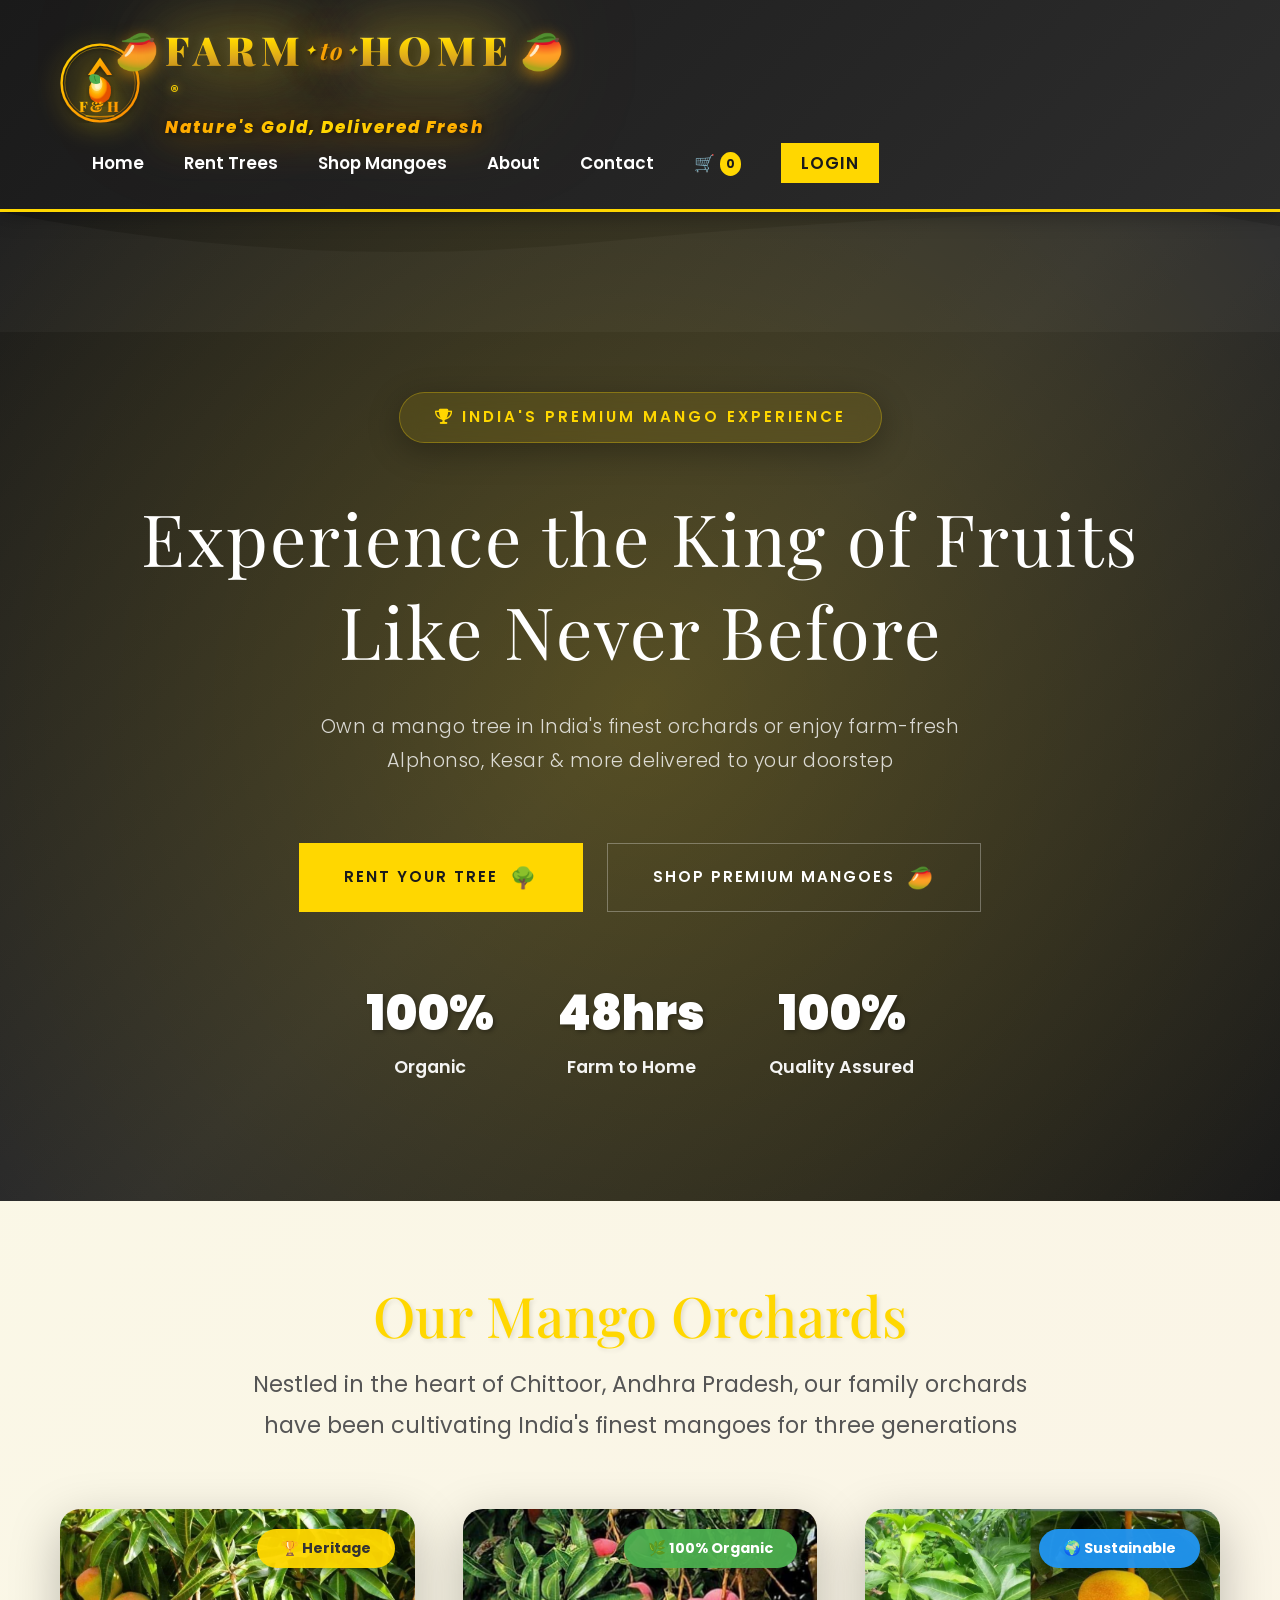
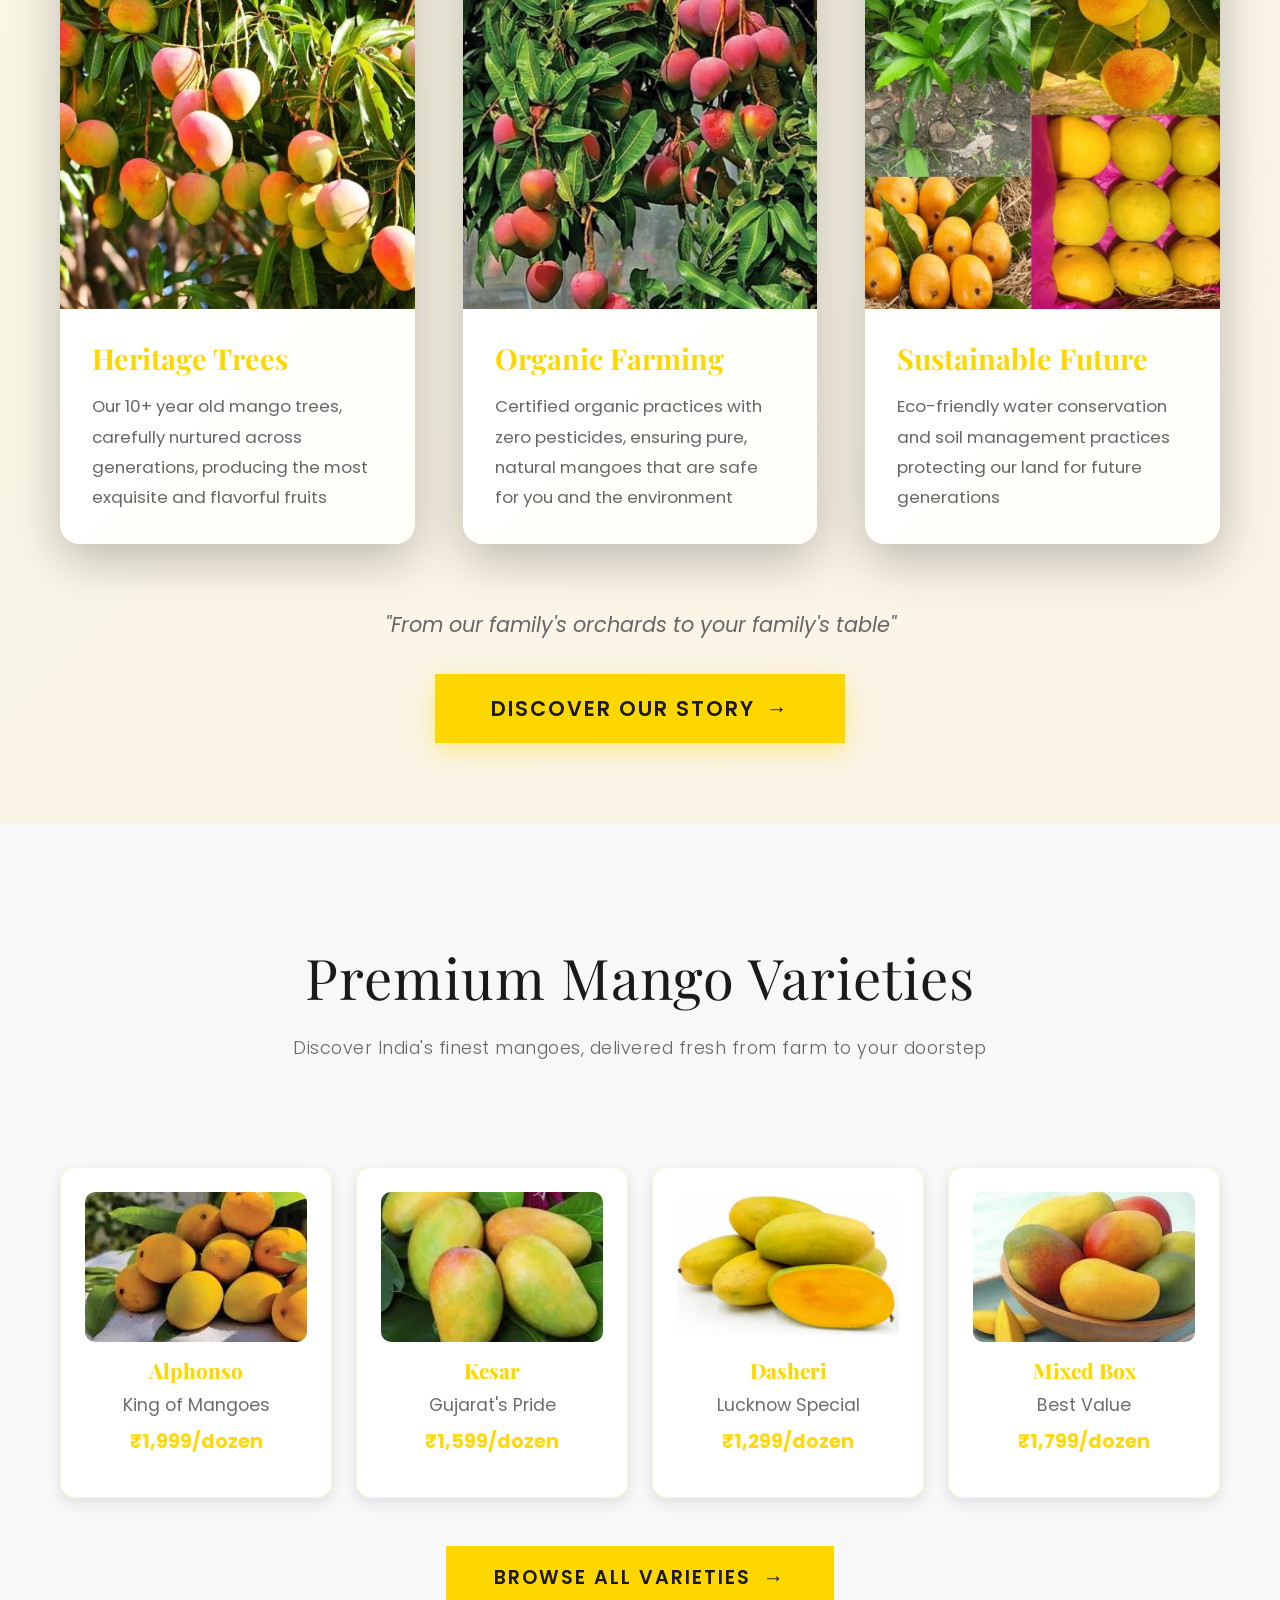
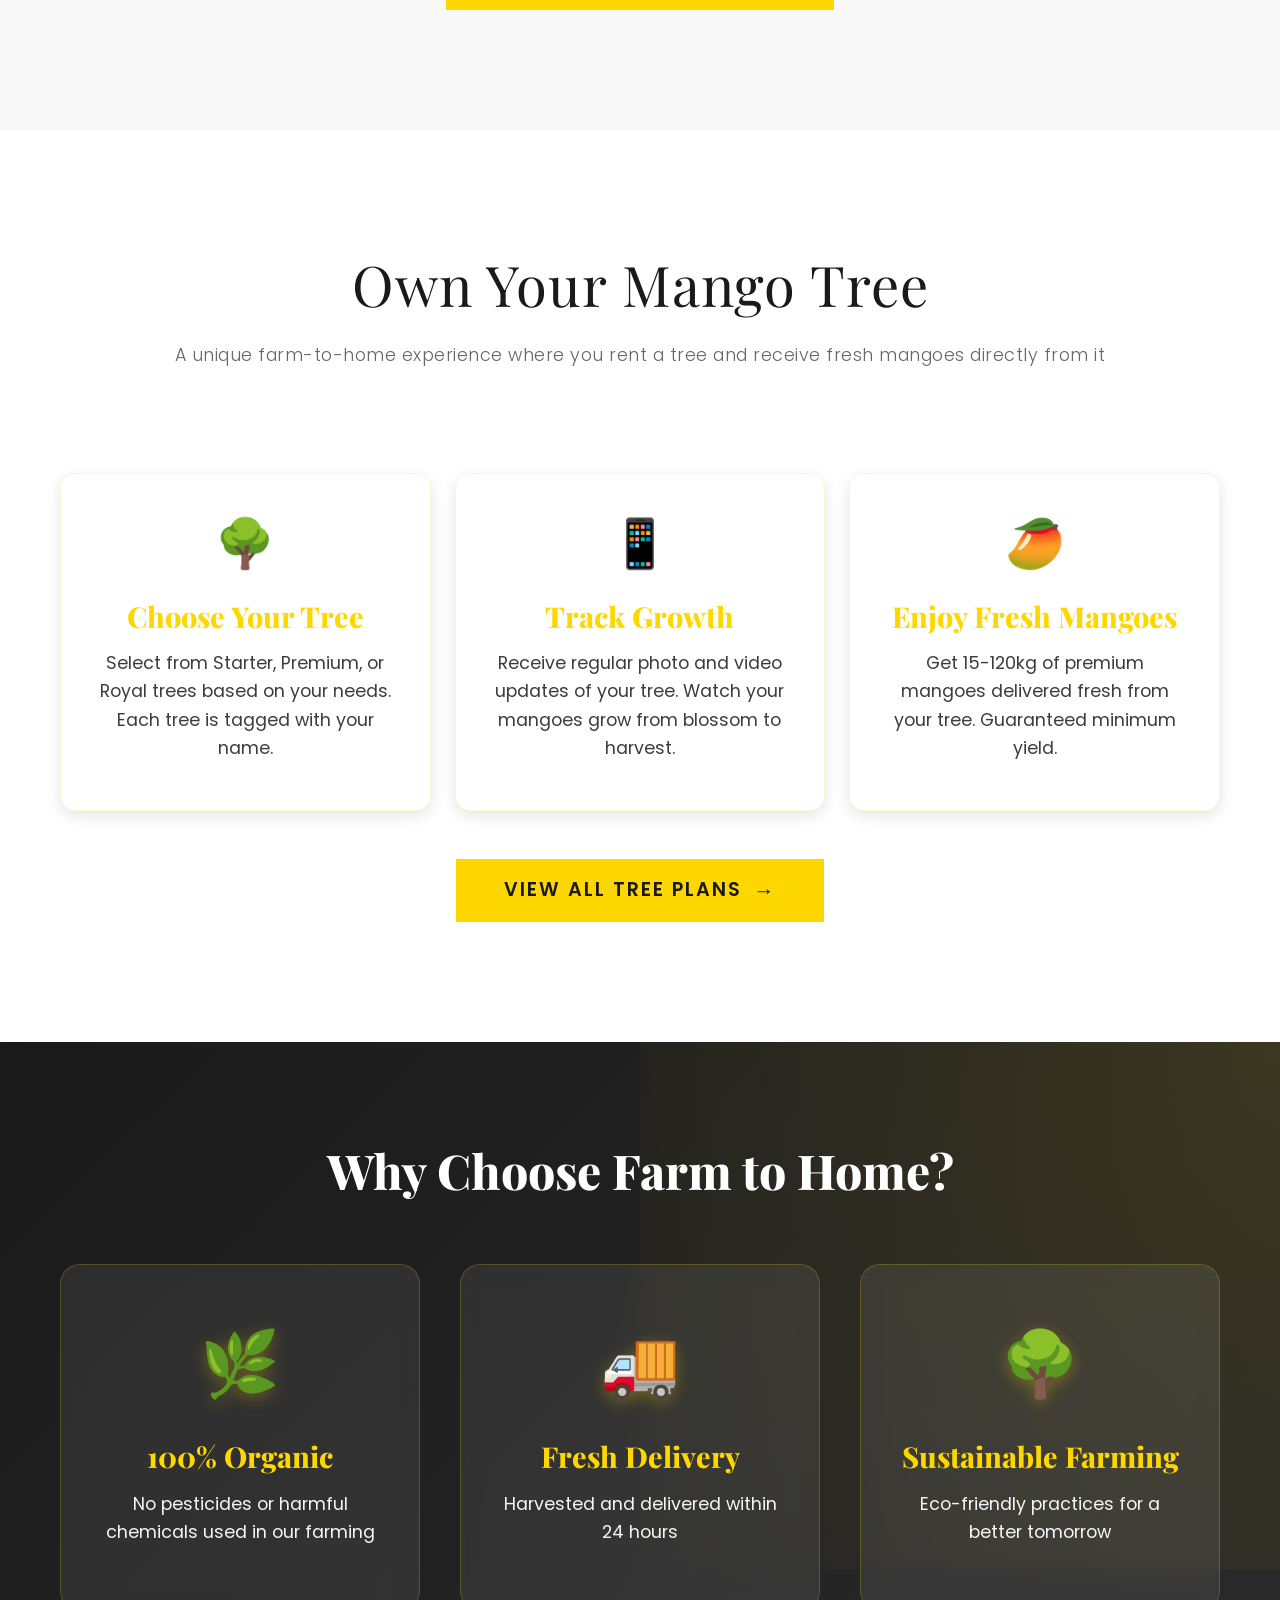
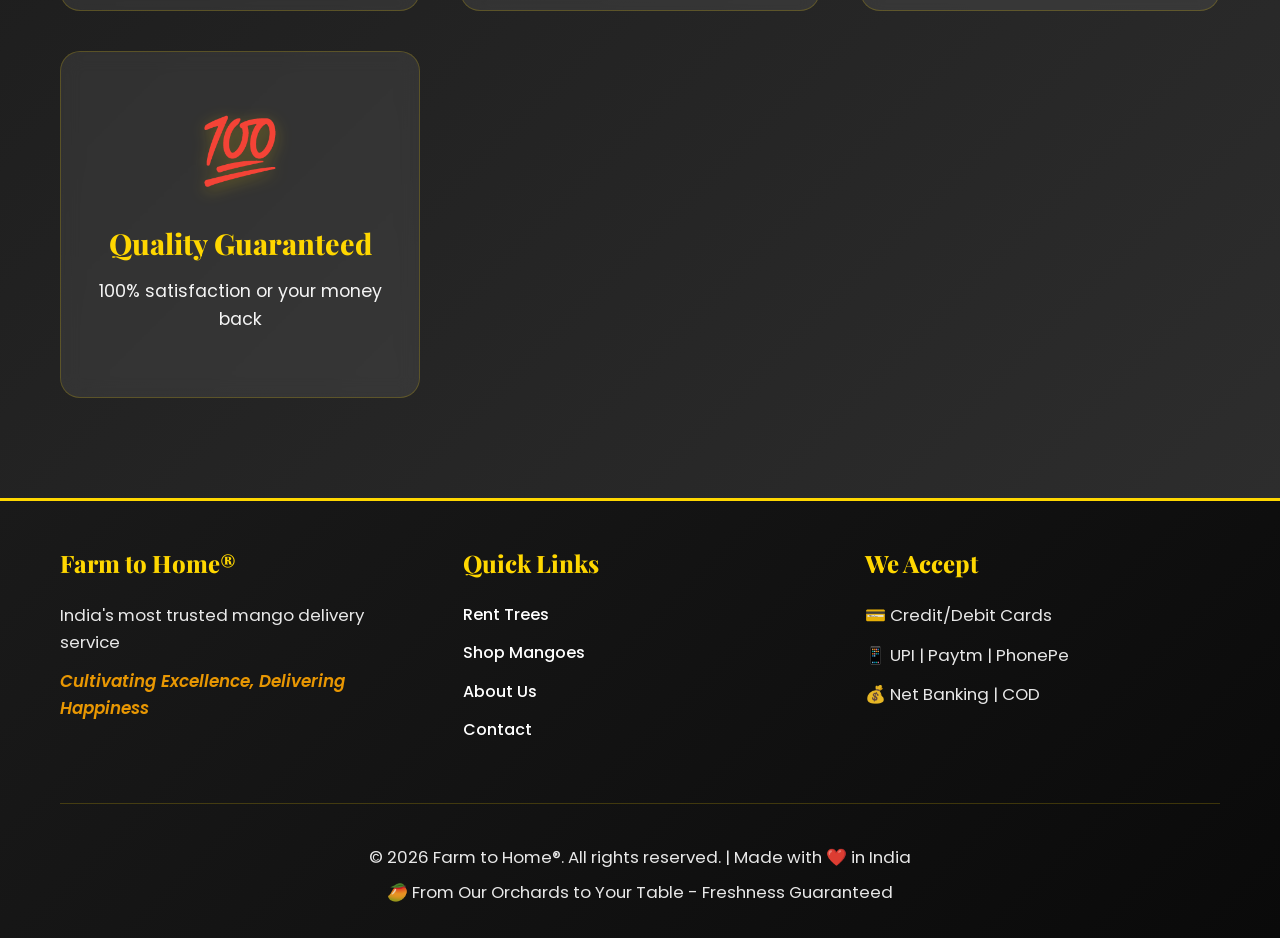
==== index.html @ 20139b71 "Initial commit: Farm to Home - Complete e-commerce platform with UPI payment gateway Features: - Mul" ====
<!DOCTYPE html>
<html lang="en">
<head>
    <meta charset="UTF-8">
    <meta name="viewport" content="width=device-width, initial-scale=1.0">
    <title>Farm to Home - Rent Mango Trees & Buy Fresh Mangoes</title>
    <link rel="preconnect" href="https://fonts.googleapis.com">
    <link rel="preconnect" href="https://fonts.gstatic.com" crossorigin>
    <link href="https://fonts.googleapis.com/css2?family=Playfair+Display:wght@700;900&family=Poppins:wght@400;500;600;700;800&display=swap" rel="stylesheet">
    
    <!-- Bootstrap 5 CSS -->
    <link href="https://cdn.jsdelivr.net/npm/bootstrap@5.3.2/dist/css/bootstrap.min.css" rel="stylesheet">
    
    <!-- Font Awesome Icons -->
    <link rel="stylesheet" href="https://cdnjs.cloudflare.com/ajax/libs/font-awesome/6.5.1/css/all.min.css">
    
    <!-- AOS Animation Library -->
    <link href="https://unpkg.com/aos@2.3.1/dist/aos.css" rel="stylesheet">
    
    <!-- Custom Styles -->
    <link rel="stylesheet" href="styles.css">
</head>
<body>
    <!-- Navigation -->
    <nav class="navbar">
        <div class="container">
            <div class="logo">
                <svg class="logo-icon" viewBox="0 0 100 100" xmlns="http://www.w3.org/2000/svg">
                    <defs>
                        <!-- Premium Gold Gradient -->
                        <linearGradient id="premiumGold" x1="0%" y1="0%" x2="100%" y2="100%">
                            <stop offset="0%" style="stop-color:#FFD700;stop-opacity:1" />
                            <stop offset="50%" style="stop-color:#FFA500;stop-opacity:1" />
                            <stop offset="100%" style="stop-color:#FF8C00;stop-opacity:1" />
                        </linearGradient>
                        
                        <!-- Realistic Mango Gradient -->
                        <radialGradient id="mangoGradient" cx="35%" cy="35%">
                            <stop offset="0%" style="stop-color:#FFF4A3;stop-opacity:1" />
                            <stop offset="30%" style="stop-color:#FFD54F;stop-opacity:1" />
                            <stop offset="60%" style="stop-color:#FFB300;stop-opacity:1" />
                            <stop offset="85%" style="stop-color:#FF8F00;stop-opacity:1" />
                            <stop offset="100%" style="stop-color:#E65100;stop-opacity:1" />
                        </radialGradient>
                        
                        <!-- Luxury Shadow -->
                        <filter id="luxuryShadow">
                            <feGaussianBlur in="SourceAlpha" stdDeviation="3"/>
                            <feOffset dx="0" dy="2" result="offsetblur"/>
                            <feComponentTransfer>
                                <feFuncA type="linear" slope="0.5"/>
                            </feComponentTransfer>
                            <feMerge>
                                <feMergeNode/>
                                <feMergeNode in="SourceGraphic"/>
                            </feMerge>
                        </filter>
                    </defs>
                    
                    <!-- Outer Circle - Like Rolex/Mercedes -->
                    <circle cx="50" cy="50" r="48" fill="none" stroke="url(#premiumGold)" stroke-width="3" filter="url(#luxuryShadow)"/>
                    <circle cx="50" cy="50" r="44" fill="none" stroke="url(#premiumGold)" stroke-width="1" opacity="0.5"/>
                    
                    <!-- Stylized M for Mango (Like Mercedes Star) -->
                    <path d="M 50 18 L 35 40 L 41 40 L 50 28 L 59 40 L 65 40 Z" 
                          fill="url(#premiumGold)" filter="url(#luxuryShadow)"/>
                    
                    <!-- Beautiful Realistic Mango -->
                    <!-- Main mango body - perfectly centered -->
                    <path d="M 50 42 Q 59 45, 63 54 Q 65 63, 61 70 Q 56 75, 50 76 Q 44 75, 39 70 Q 35 63, 37 54 Q 41 45, 50 42 Z" 
                          fill="url(#mangoGradient)" filter="url(#luxuryShadow)"/>
                    
                    <!-- Highlight for glossy effect -->
                    <ellipse cx="46" cy="51" rx="7" ry="9" fill="#FFF9C4" opacity="0.6"/>
                    <ellipse cx="47" cy="53" rx="3.5" ry="4.5" fill="#FFFFFF" opacity="0.4"/>
                    
                    <!-- Shadow on mango -->
                    <path d="M 52 68 Q 55 70, 58 67 Q 60 63, 58 60" fill="#E65100" opacity="0.2"/>
                    
                    <!-- Beautiful Leaf - centered on mango -->
                    <path d="M 50 42 Q 43 37, 38 40 Q 35 43, 38 48 Q 43 53, 50 50 Z" 
                          fill="#4CAF50" opacity="1"/>
                    <path d="M 50 42 Q 47 38, 43 40" fill="#66BB6A" opacity="0.6"/>
                    <path d="M 43 41 Q 43 45, 45 48" stroke="#2E7D32" stroke-width="1.2" fill="none" opacity="0.8"/>
                    
                    <!-- F&H Monogram (Like LV, Hermès) - perfectly centered -->
                    <text x="50" y="86" font-family="'Playfair Display', serif" font-size="18" font-weight="900" 
                          fill="url(#premiumGold)" text-anchor="middle" letter-spacing="3">F&amp;H</text>
                    
                    <!-- Bottom Arc - centered -->
                    <path d="M 32 91 Q 50 93, 68 91" stroke="url(#premiumGold)" stroke-width="1.5" fill="none" opacity="0.7"/>
                </svg>
                <div class="logo-text">
                    <span class="brand-name">
                        <span class="word-farm">FARM</span>
                        <span class="word-to">to</span>
                        <span class="word-home">HOME</span>
                    </span>
                    <span class="trademark">®</span>
                    <span class="tagline">Nature's Gold, Delivered Fresh</span>
                </div>
            </div>
            <ul class="nav-links">
                <li><a href="index.html">Home</a></li>
                <li><a href="rent-trees.html">Rent Trees</a></li>
                <li><a href="shop.html">Shop Mangoes</a></li>
                <li><a href="about.html">About</a></li>
                <li><a href="contact.html">Contact</a></li>
                <li><a href="#" class="cart-icon">🛒 <span class="cart-count">0</span></a></li>
                <li><a href="#" class="login-btn">Login</a></li>
            </ul>
        </div>
    </nav>

    <!-- Hero Section -->
    <section id="home" class="hero">
        <div class="hero-overlay"></div>
        <div class="hero-content" data-aos="fade-up">
            <div class="hero-badge" data-aos="fade-down" data-aos-delay="200"><i class="fas fa-trophy"></i> India's Premium Mango Experience</div>
            <h2 data-aos="fade-up" data-aos-delay="400">Experience the King of Fruits<br/>Like Never Before</h2>
            <p class="hero-subtitle" data-aos="fade-up" data-aos-delay="600">Own a mango tree in India's finest orchards or enjoy farm-fresh Alphonso, Kesar & more delivered to your doorstep</p>
            <div class="cta-buttons">
                <a href="rent-trees.html" class="btn btn-primary">
                    <span>Rent Your Tree</span>
                    <span class="btn-icon">🌳</span>
                </a>
                <a href="shop.html" class="btn btn-secondary">
                    <span>Shop Premium Mangoes</span>
                    <span class="btn-icon">🥭</span>
                </a>
            </div>
            <div class="hero-stats">
                <div class="stat">
                    <div class="stat-number">100%</div>
                    <div class="stat-label">Organic</div>
                </div>
                <div class="stat">
                    <div class="stat-number">48hrs</div>
                    <div class="stat-label">Farm to Home</div>
                </div>
                <div class="stat">
                    <div class="stat-number">100%</div>
                    <div class="stat-label">Quality Assured</div>
                </div>
            </div>
        </div>
    </section>

    <!-- Gallery Section - Center of Attraction -->
    <section style="padding: 5rem 0; background: linear-gradient(135deg, rgba(255, 215, 0, 0.08) 0%, rgba(255, 165, 0, 0.08) 100%);">
        <div class="container">
            <div style="text-align: center; margin-bottom: 4rem;">
                <h2 style="font-size: 3.5rem; font-family: 'Playfair Display', serif; color: #FFD700; margin-bottom: 1rem; text-shadow: 2px 2px 4px rgba(0,0,0,0.1);" data-aos="fade-up">Our Mango Orchards</h2>
                <p style="font-size: 1.4rem; color: #555; max-width: 800px; margin: 0 auto; line-height: 1.8;" data-aos="fade-up" data-aos-delay="100">
                    Nestled in the heart of Chittoor, Andhra Pradesh, our family orchards have been cultivating India's finest mangoes for three generations
                </p>
            </div>
            
            <div class="row g-5">
                <div class="col-md-4" data-aos="zoom-in" data-aos-delay="100">
                    <div style="border-radius: 20px; overflow: hidden; box-shadow: 0 15px 50px rgba(0,0,0,0.25); transition: all 0.4s ease; position: relative;" onmouseover="this.style.transform='translateY(-15px) scale(1.02)'; this.style.boxShadow='0 20px 60px rgba(255,215,0,0.4)'" onmouseout="this.style.transform='translateY(0) scale(1)'; this.style.boxShadow='0 15px 50px rgba(0,0,0,0.25)'">
                        <div style="position: relative; overflow: hidden;">
                            <img src="images/background/tree1.webp" alt="Heritage Mango Trees" style="width: 100%; height: 400px; object-fit: cover; display: block; transition: transform 0.4s ease;" onmouseover="this.style.transform='scale(1.1)'" onmouseout="this.style.transform='scale(1)'">
                            <div style="position: absolute; top: 20px; right: 20px; background: rgba(255, 215, 0, 0.95); color: #333; padding: 0.5rem 1.5rem; border-radius: 25px; font-weight: 700; font-size: 0.9rem; box-shadow: 0 4px 15px rgba(0,0,0,0.2);">
                                🏆 Heritage
                            </div>
                        </div>
                        <div style="padding: 2rem; background: linear-gradient(135deg, #ffffff 0%, #fffef8 100%);">
                            <h4 style="color: #FFD700; margin-bottom: 1rem; font-family: 'Playfair Display', serif; font-size: 1.8rem; font-weight: 700;">Heritage Trees</h4>
                            <p style="color: #666; margin: 0; line-height: 1.8; font-size: 1.05rem;">Our 10+ year old mango trees, carefully nurtured across generations, producing the most exquisite and flavorful fruits</p>
                        </div>
                    </div>
                </div>
                <div class="col-md-4" data-aos="zoom-in" data-aos-delay="200">
                    <div style="border-radius: 20px; overflow: hidden; box-shadow: 0 15px 50px rgba(0,0,0,0.25); transition: all 0.4s ease; position: relative;" onmouseover="this.style.transform='translateY(-15px) scale(1.02)'; this.style.boxShadow='0 20px 60px rgba(255,215,0,0.4)'" onmouseout="this.style.transform='translateY(0) scale(1)'; this.style.boxShadow='0 15px 50px rgba(0,0,0,0.25)'">
                        <div style="position: relative; overflow: hidden;">
                            <img src="images/background/tree2.jpg" alt="Organic Mango Farming" style="width: 100%; height: 400px; object-fit: cover; display: block; transition: transform 0.4s ease;" onmouseover="this.style.transform='scale(1.1)'" onmouseout="this.style.transform='scale(1)'">
                            <div style="position: absolute; top: 20px; right: 20px; background: rgba(76, 175, 80, 0.95); color: white; padding: 0.5rem 1.5rem; border-radius: 25px; font-weight: 700; font-size: 0.9rem; box-shadow: 0 4px 15px rgba(0,0,0,0.2);">
                                🌿 100% Organic
                            </div>
                        </div>
                        <div style="padding: 2rem; background: linear-gradient(135deg, #ffffff 0%, #fffef8 100%);">
                            <h4 style="color: #FFD700; margin-bottom: 1rem; font-family: 'Playfair Display', serif; font-size: 1.8rem; font-weight: 700;">Organic Farming</h4>
                            <p style="color: #666; margin: 0; line-height: 1.8; font-size: 1.05rem;">Certified organic practices with zero pesticides, ensuring pure, natural mangoes that are safe for you and the environment</p>
                        </div>
                    </div>
                </div>
                <div class="col-md-4" data-aos="zoom-in" data-aos-delay="300">
                    <div style="border-radius: 20px; overflow: hidden; box-shadow: 0 15px 50px rgba(0,0,0,0.25); transition: all 0.4s ease; position: relative;" onmouseover="this.style.transform='translateY(-15px) scale(1.02)'; this.style.boxShadow='0 20px 60px rgba(255,215,0,0.4)'" onmouseout="this.style.transform='translateY(0) scale(1)'; this.style.boxShadow='0 15px 50px rgba(0,0,0,0.25)'">
                        <div style="position: relative; overflow: hidden;">
                            <img src="images/background/tree3.webp" alt="Sustainable Mango Cultivation" style="width: 100%; height: 400px; object-fit: cover; display: block; transition: transform 0.4s ease;" onmouseover="this.style.transform='scale(1.1)'" onmouseout="this.style.transform='scale(1)'">
                            <div style="position: absolute; top: 20px; right: 20px; background: rgba(33, 150, 243, 0.95); color: white; padding: 0.5rem 1.5rem; border-radius: 25px; font-weight: 700; font-size: 0.9rem; box-shadow: 0 4px 15px rgba(0,0,0,0.2);">
                                🌍 Sustainable
                            </div>
                        </div>
                        <div style="padding: 2rem; background: linear-gradient(135deg, #ffffff 0%, #fffef8 100%);">
                            <h4 style="color: #FFD700; margin-bottom: 1rem; font-family: 'Playfair Display', serif; font-size: 1.8rem; font-weight: 700;">Sustainable Future</h4>
                            <p style="color: #666; margin: 0; line-height: 1.8; font-size: 1.05rem;">Eco-friendly water conservation and soil management practices protecting our land for future generations</p>
                        </div>
                    </div>
                </div>
            </div>
            
            <div style="text-align: center; margin-top: 4rem;" data-aos="fade-up" data-aos-delay="400">
                <p style="font-size: 1.3rem; color: #666; margin-bottom: 2rem; font-style: italic;">
                    "From our family's orchards to your family's table"
                </p>
                <a href="about.html" class="btn btn-primary" style="padding: 1.2rem 3.5rem; font-size: 1.3rem; box-shadow: 0 8px 25px rgba(255, 215, 0, 0.4);">
                    <span>Discover Our Story</span>
                    <span class="btn-icon">→</span>
                </a>
            </div>
        </div>
    </section>

    <!-- Shop Preview Section -->
    <section id="shop" class="shop-section">
        <div class="container">
            <h2>Premium Mango Varieties</h2>
            <p class="section-subtitle">Discover India's finest mangoes, delivered fresh from farm to your doorstep</p>
            
            <div class="row g-4 mt-4">
                <div class="col-md-3" data-aos="fade-up" data-aos-delay="100">
                    <div class="feature" style="text-align: center; padding: 1.5rem; background: white; border-radius: 15px; box-shadow: 0 5px 15px rgba(0,0,0,0.1); transition: transform 0.3s ease;" onmouseover="this.style.transform='translateY(-10px)'" onmouseout="this.style.transform='translateY(0)'">
                        <div style="margin-bottom: 1rem; border-radius: 10px; overflow: hidden;">
                            <img src="images/mangoes/alphanso.jpeg" alt="Alphonso Mangoes" style="width: 100%; height: 150px; object-fit: cover;">
                        </div>
                        <h3 style="color: #FFD700; margin-bottom: 0.5rem; font-size: 1.3rem;">Alphonso</h3>
                        <p style="margin-bottom: 0.5rem; color: #666;">King of Mangoes</p>
                        <p style="font-weight: 700; color: #FFD700; font-size: 1.2rem;">₹1,999/dozen</p>
                    </div>
                </div>
                <div class="col-md-3" data-aos="fade-up" data-aos-delay="200">
                    <div class="feature" style="text-align: center; padding: 1.5rem; background: white; border-radius: 15px; box-shadow: 0 5px 15px rgba(0,0,0,0.1); transition: transform 0.3s ease;" onmouseover="this.style.transform='translateY(-10px)'" onmouseout="this.style.transform='translateY(0)'">
                        <div style="margin-bottom: 1rem; border-radius: 10px; overflow: hidden;">
                            <img src="images/mangoes/keser.jpeg" alt="Kesar Mangoes" style="width: 100%; height: 150px; object-fit: cover;">
                        </div>
                        <h3 style="color: #FFD700; margin-bottom: 0.5rem; font-size: 1.3rem;">Kesar</h3>
                        <p style="margin-bottom: 0.5rem; color: #666;">Gujarat's Pride</p>
                        <p style="font-weight: 700; color: #FFD700; font-size: 1.2rem;">₹1,599/dozen</p>
                    </div>
                </div>
                <div class="col-md-3" data-aos="fade-up" data-aos-delay="300">
                    <div class="feature" style="text-align: center; padding: 1.5rem; background: white; border-radius: 15px; box-shadow: 0 5px 15px rgba(0,0,0,0.1); transition: transform 0.3s ease;" onmouseover="this.style.transform='translateY(-10px)'" onmouseout="this.style.transform='translateY(0)'">
                        <div style="margin-bottom: 1rem; border-radius: 10px; overflow: hidden;">
                            <img src="images/mangoes/dasheri.webp" alt="Dasheri Mangoes" style="width: 100%; height: 150px; object-fit: cover;">
                        </div>
                        <h3 style="color: #FFD700; margin-bottom: 0.5rem; font-size: 1.3rem;">Dasheri</h3>
                        <p style="margin-bottom: 0.5rem; color: #666;">Lucknow Special</p>
                        <p style="font-weight: 700; color: #FFD700; font-size: 1.2rem;">₹1,299/dozen</p>
                    </div>
                </div>
                <div class="col-md-3" data-aos="fade-up" data-aos-delay="400">
                    <div class="feature" style="text-align: center; padding: 1.5rem; background: white; border-radius: 15px; box-shadow: 0 5px 15px rgba(0,0,0,0.1); transition: transform 0.3s ease;" onmouseover="this.style.transform='translateY(-10px)'" onmouseout="this.style.transform='translateY(0)'">
                        <div style="margin-bottom: 1rem; border-radius: 10px; overflow: hidden;">
                            <img src="images/mangoes/mixed.jpeg" alt="Mixed Mangoes Box" style="width: 100%; height: 150px; object-fit: cover;">
                        </div>
                        <h3 style="color: #FFD700; margin-bottom: 0.5rem; font-size: 1.3rem;">Mixed Box</h3>
                        <p style="margin-bottom: 0.5rem; color: #666;">Best Value</p>
                        <p style="font-weight: 700; color: #FFD700; font-size: 1.2rem;">₹1,799/dozen</p>
                    </div>
                </div>
            </div>
            
            <div style="text-align: center; margin-top: 3rem;">
                <a href="shop.html" class="btn btn-primary" style="padding: 1rem 3rem; font-size: 1.2rem;">
                    <span>Browse All Varieties</span>
                    <span class="btn-icon">→</span>
                </a>
            </div>
        </div>
    </section>

    <!-- Rent Trees Preview Section -->
    <section id="rent" class="rent-section">
        <div class="container">
            <h2>Own Your Mango Tree</h2>
            <p class="section-subtitle">A unique farm-to-home experience where you rent a tree and receive fresh mangoes directly from it</p>
            
            <div class="row g-4 mt-4">
                <div class="col-md-4">
                    <div class="feature" style="text-align: center; padding: 2rem; background: white; border-radius: 15px; box-shadow: 0 5px 15px rgba(0,0,0,0.1);">
                        <div style="font-size: 3rem; margin-bottom: 1rem;">🌳</div>
                        <h3 style="color: #FFD700; margin-bottom: 1rem;">Choose Your Tree</h3>
                        <p>Select from Starter, Premium, or Royal trees based on your needs. Each tree is tagged with your name.</p>
                    </div>
                </div>
                <div class="col-md-4">
                    <div class="feature" style="text-align: center; padding: 2rem; background: white; border-radius: 15px; box-shadow: 0 5px 15px rgba(0,0,0,0.1);">
                        <div style="font-size: 3rem; margin-bottom: 1rem;">📱</div>
                        <h3 style="color: #FFD700; margin-bottom: 1rem;">Track Growth</h3>
                        <p>Receive regular photo and video updates of your tree. Watch your mangoes grow from blossom to harvest.</p>
                    </div>
                </div>
                <div class="col-md-4">
                    <div class="feature" style="text-align: center; padding: 2rem; background: white; border-radius: 15px; box-shadow: 0 5px 15px rgba(0,0,0,0.1);">
                        <div style="font-size: 3rem; margin-bottom: 1rem;">🥭</div>
                        <h3 style="color: #FFD700; margin-bottom: 1rem;">Enjoy Fresh Mangoes</h3>
                        <p>Get 15-120kg of premium mangoes delivered fresh from your tree. Guaranteed minimum yield.</p>
                    </div>
                </div>
            </div>
            
            <div style="text-align: center; margin-top: 3rem;">
                <a href="rent-trees.html" class="btn btn-primary" style="padding: 1rem 3rem; font-size: 1.2rem;">
                    <span>View All Tree Plans</span>
                    <span class="btn-icon">→</span>
                </a>
            </div>
        </div>
    </section>

    <!-- Features Section -->
    <section id="about" class="about-section">
        <div class="container">
            <h2>Why Choose Farm to Home?</h2>
            <div class="features-grid">
                <div class="feature">
                    <div class="feature-icon">🌿</div>
                    <h3>100% Organic</h3>
                    <p>No pesticides or harmful chemicals used in our farming</p>
                </div>
                <div class="feature">
                    <div class="feature-icon">🚚</div>
                    <h3>Fresh Delivery</h3>
                    <p>Harvested and delivered within 24 hours</p>
                </div>
                <div class="feature">
                    <div class="feature-icon">🌳</div>
                    <h3>Sustainable Farming</h3>
                    <p>Eco-friendly practices for a better tomorrow</p>
                </div>
                <div class="feature">
                    <div class="feature-icon">💯</div>
                    <h3>Quality Guaranteed</h3>
                    <p>100% satisfaction or your money back</p>
                </div>
            </div>
        </div>
    </section>


    <!-- Footer -->
    <footer class="footer">
        <div class="container">
            <div class="footer-content">
                <div class="footer-section">
                    <h4>Farm to Home®</h4>
                    <p>India's most trusted mango delivery service</p>
                    <p class="hindi-text">Cultivating Excellence, Delivering Happiness</p>
                </div>
                <div class="footer-section">
                    <h4>Quick Links</h4>
                    <a href="rent-trees.html">Rent Trees</a>
                    <a href="shop.html">Shop Mangoes</a>
                    <a href="about.html">About Us</a>
                    <a href="contact.html">Contact</a>
                </div>
                <div class="footer-section">
                    <h4>We Accept</h4>
                    <p>💳 Credit/Debit Cards</p>
                    <p>📱 UPI | Paytm | PhonePe</p>
                    <p>💰 Net Banking | COD</p>
                </div>
            </div>
            <div class="footer-bottom">
                <p>&copy; 2026 Farm to Home®. All rights reserved. | Made with ❤️ in India</p>
                <p>🥭 From Our Orchards to Your Table - Freshness Guaranteed</p>
            </div>
        </div>
    </footer>

    <!-- Razorpay Checkout Script -->
    <script src="https://checkout.razorpay.com/v1/checkout.js"></script>
    
    <!-- Bootstrap 5 JS Bundle -->
    <script src="https://cdn.jsdelivr.net/npm/bootstrap@5.3.2/dist/js/bootstrap.bundle.min.js"></script>
    
    <!-- AOS Animation Library -->
    <script src="https://unpkg.com/aos@2.3.1/dist/aos.js"></script>
    
    <!-- Initialize AOS -->
    <script>
        AOS.init({
            duration: 1000,
            once: true,
            offset: 100
        });
    </script>
    
    <!-- Custom JavaScript -->
    <script src="script.js"></script>
</body>
</html>
---- styles.css ----
/* Reset and Base Styles */
* {
    margin: 0;
    padding: 0;
    box-sizing: border-box;
}

body {
    font-family: 'Poppins', 'Segoe UI', Tahoma, Geneva, Verdana, sans-serif;
    line-height: 1.6;
    color: #333;
    overflow-x: hidden;
    background: #fafafa;
}

.container {
    max-width: 1200px;
    margin: 0 auto;
    padding: 0 20px;
}

/* Navigation */
.navbar {
    background: linear-gradient(135deg, #1a1a1a 0%, #2d2d2d 100%);
    padding: 1rem 0;
    position: sticky;
    top: 0;
    z-index: 1000;
    box-shadow: 0 4px 20px rgba(0, 0, 0, 0.3);
    border-bottom: 3px solid #FFD700;
}

.navbar .container {
    display: flex;
    justify-content: space-between;
    align-items: center;
}

.logo {
    display: flex;
    align-items: center;
    gap: 25px;
    transition: transform 0.3s ease;
    padding: 10px 0;
}

.logo:hover {
    transform: scale(1.05);
}

.logo-icon {
    width: 80px;
    height: 80px;
    filter: drop-shadow(0 4px 12px rgba(255, 215, 0, 0.6));
    animation: logoFloat 3s ease-in-out infinite;
}

@keyframes logoFloat {
    0%, 100% { transform: translateY(0px); }
    50% { transform: translateY(-5px); }
}

.logo-text {
    display: flex;
    flex-direction: column;
    gap: 4px;
    align-items: flex-start;
}

.brand-name {
    font-family: 'Playfair Display', serif;
    line-height: 1.2;
    display: flex;
    align-items: center;
    gap: 8px;
    position: relative;
}

.word-farm,
.word-home {
    background: linear-gradient(180deg, #FFFACD 0%, #FFD700 30%, #DAA520 70%, #B8860B 100%);
    -webkit-background-clip: text;
    -webkit-text-fill-color: transparent;
    background-clip: text;
    font-size: 2.5rem;
    font-weight: 900;
    letter-spacing: 6px;
    text-transform: uppercase;
    filter: drop-shadow(0 0 30px rgba(255, 215, 0, 0.9))
            drop-shadow(0 0 60px rgba(255, 215, 0, 0.5))
            drop-shadow(3px 3px 6px rgba(0, 0, 0, 0.9))
            drop-shadow(-1px -1px 3px rgba(255, 255, 255, 0.2));
    animation: royalGlow 4s ease-in-out infinite;
    position: relative;
}

.brand-name::before {
    content: '🥭';
    position: absolute;
    left: -50px;
    top: 50%;
    transform: translateY(-50%);
    font-size: 2.2rem;
    filter: drop-shadow(0 4px 8px rgba(255, 165, 0, 0.6));
    animation: mangoFloat 3s ease-in-out infinite;
}

.brand-name::after {
    content: '🥭';
    position: absolute;
    right: -50px;
    top: 50%;
    transform: translateY(-50%);
    font-size: 2.2rem;
    filter: drop-shadow(0 4px 8px rgba(255, 165, 0, 0.6));
    animation: mangoFloat 3s ease-in-out infinite;
    animation-delay: 1.5s;
}

@keyframes mangoFloat {
    0%, 100% { transform: translateY(-50%) rotate(-5deg); }
    50% { transform: translateY(-55%) rotate(5deg); }
}

@keyframes shimmerMove {
    0% { transform: translateX(-100%); }
    100% { transform: translateX(100%); }
}

.word-to {
    color: #FFA500;
    font-size: 1.5rem;
    font-weight: 700;
    font-style: italic;
    letter-spacing: 2px;
    text-shadow: 
        0 0 20px rgba(255, 165, 0, 1),
        0 0 40px rgba(255, 165, 0, 0.6),
        2px 2px 4px rgba(0, 0, 0, 0.9);
    margin: 0 6px;
    position: relative;
}

.word-to::before,
.word-to::after {
    content: '✦';
    position: absolute;
    color: #FFD700;
    font-size: 0.8rem;
    animation: sparkle 2s ease-in-out infinite;
}

.word-to::before {
    left: -15px;
    top: 50%;
    transform: translateY(-50%);
}

.word-to::after {
    right: -15px;
    top: 50%;
    transform: translateY(-50%);
    animation-delay: 1s;
}

@keyframes sparkle {
    0%, 100% { opacity: 0.3; transform: translateY(-50%) scale(0.8); }
    50% { opacity: 1; transform: translateY(-50%) scale(1.2); }
}

@keyframes royalGlow {
    0%, 100% { 
        filter: drop-shadow(0 0 30px rgba(255, 215, 0, 0.9))
                drop-shadow(0 0 60px rgba(255, 215, 0, 0.5))
                drop-shadow(3px 3px 6px rgba(0, 0, 0, 0.9))
                drop-shadow(-1px -1px 3px rgba(255, 255, 255, 0.2));
    }
    50% { 
        filter: drop-shadow(0 0 50px rgba(255, 215, 0, 1))
                drop-shadow(0 0 100px rgba(255, 215, 0, 0.7))
                drop-shadow(4px 4px 8px rgba(0, 0, 0, 0.9))
                drop-shadow(-2px -2px 4px rgba(255, 255, 255, 0.3));
    }
}

.trademark {
    color: #FFD700;
    font-size: 1rem;
    vertical-align: super;
    margin-left: 5px;
    font-family: 'Poppins', sans-serif;
    font-weight: 700;
    text-shadow: 0 0 10px rgba(255, 215, 0, 0.6);
}

.tagline {
    background: linear-gradient(90deg, #FFA500 0%, #FFD700 50%, #FFA500 100%);
    -webkit-background-clip: text;
    -webkit-text-fill-color: transparent;
    background-clip: text;
    font-size: 1.05rem;
    font-weight: 800;
    font-style: italic;
    letter-spacing: 2px;
    margin-top: 6px;
    filter: drop-shadow(0 0 20px rgba(255, 165, 0, 0.9))
            drop-shadow(1px 1px 4px rgba(0, 0, 0, 0.9));
    position: relative;
}

@keyframes sway {
    0%, 100% { transform: rotate(-5deg); }
    50% { transform: rotate(5deg); }
}

.nav-links {
    display: flex;
    list-style: none;
    gap: 2.5rem;
}

.nav-links a {
    color: white;
    text-decoration: none;
    font-weight: 600;
    font-size: 1.05rem;
    transition: all 0.3s;
    position: relative;
}

.nav-links a::after {
    content: '';
    position: absolute;
    bottom: -5px;
    left: 0;
    width: 0;
    height: 2px;
    background: #FFD700;
    transition: width 0.3s;
}

.nav-links a:hover::after {
    width: 100%;
}

.nav-links a:hover {
    color: #FFD700;
}

.cart-icon {
    position: relative;
    display: flex;
    align-items: center;
    gap: 5px;
}

.cart-count {
    background: #FFD700;
    color: #1a1a1a;
    border-radius: 50%;
    padding: 2px 6px;
    font-size: 0.75rem;
    font-weight: 700;
    min-width: 20px;
    text-align: center;
}

.login-btn {
    background: #FFD700;
    color: #1a1a1a !important;
    padding: 8px 20px;
    border-radius: 0;
    font-weight: 600;
    letter-spacing: 1px;
    text-transform: uppercase;
    font-size: 0.9rem;
}

.login-btn:hover {
    background: #FFA500;
    color: #1a1a1a !important;
}

.login-btn::after {
    display: none;
}

/* Hero Section */
.hero {
    background: linear-gradient(135deg, #1a1a1a 0%, #2d2d2d 50%, #1a1a1a 100%);
    padding: 180px 20px 120px;
    text-align: center;
    color: white;
    position: relative;
    overflow: hidden;
}

.hero::before {
    content: '';
    position: absolute;
    top: 0;
    left: 0;
    right: 0;
    bottom: 0;
    background: url('data:image/svg+xml,<svg xmlns="http://www.w3.org/2000/svg" viewBox="0 0 1200 120"><path d="M0,0 Q300,60 600,30 T1200,0 L1200,120 L0,120 Z" fill="rgba(255,255,255,0.1)"/></svg>') repeat-x;
    background-size: 1200px 120px;
    animation: wave 20s linear infinite;
    opacity: 0.3;
}

@keyframes wave {
    0% { background-position: 0 0; }
    100% { background-position: 1200px 0; }
}

.hero-overlay {
    position: absolute;
    top: 0;
    left: 0;
    right: 0;
    bottom: 0;
    background: radial-gradient(circle at 50% 50%, rgba(255, 215, 0, 0.2), transparent);
}

.hero-content {
    position: relative;
    z-index: 1;
}

.hero-badge {
    display: inline-block;
    background: rgba(255, 215, 0, 0.1);
    backdrop-filter: blur(10px);
    padding: 12px 35px;
    border-radius: 50px;
    font-weight: 600;
    font-size: 0.95rem;
    margin-bottom: 3rem;
    border: 1px solid rgba(255, 215, 0, 0.3);
    box-shadow: 0 8px 32px rgba(0, 0, 0, 0.3);
    letter-spacing: 3px;
    text-transform: uppercase;
    color: #FFD700;
}

.hero-content h2 {
    font-size: 4.5rem;
    margin-bottom: 2rem;
    text-shadow: none;
    font-weight: 300;
    line-height: 1.3;
    font-family: 'Playfair Display', serif;
    letter-spacing: 2px;
    color: #ffffff;
}

.hero-subtitle {
    font-size: 1.2rem;
    margin-bottom: 4rem;
    text-shadow: none;
    max-width: 700px;
    margin-left: auto;
    margin-right: auto;
    font-weight: 300;
    color: rgba(255, 255, 255, 0.8);
    line-height: 1.8;
    letter-spacing: 0.5px;
}

.cta-buttons {
    display: flex;
    gap: 1.5rem;
    justify-content: center;
    flex-wrap: wrap;
    margin-bottom: 4rem;
}

/* Buttons */
.btn {
    padding: 18px 45px;
    border: none;
    border-radius: 0;
    font-size: 0.95rem;
    font-weight: 600;
    cursor: pointer;
    transition: all 0.3s cubic-bezier(0.4, 0, 0.2, 1);
    text-decoration: none;
    display: inline-flex;
    align-items: center;
    gap: 12px;
    box-shadow: none;
    letter-spacing: 2px;
    text-transform: uppercase;
    position: relative;
    overflow: hidden;
}

.btn::before {
    content: '';
    position: absolute;
    top: 0;
    left: -100%;
    width: 100%;
    height: 100%;
    background: rgba(255, 255, 255, 0.1);
    transition: left 0.5s cubic-bezier(0.4, 0, 0.2, 1);
}

.btn:hover::before {
    left: 100%;
}

.btn-primary {
    background: #FFD700;
    color: #1a1a1a;
    border: none;
}

.btn-primary:hover {
    background: #FFA500;
    color: #1a1a1a;
    transform: translateY(-2px);
    box-shadow: 0 10px 30px rgba(255, 215, 0, 0.3);
}

.btn-secondary {
    background: transparent;
    color: white;
    border: 1px solid rgba(255, 255, 255, 0.3);
}

.btn-secondary:hover {
    background: rgba(255, 255, 255, 0.1);
    color: white;
    border-color: white;
    transform: translateY(-2px);
}

.btn-icon {
    font-size: 1.3rem;
}

.btn-cart {
    background: linear-gradient(135deg, #4CAF50 0%, #45a049 100%);
    color: white;
    width: 100%;
}

.btn-cart:hover {
    background: linear-gradient(135deg, #45a049 0%, #3d8b40 100%);
    transform: translateY(-3px);
    box-shadow: 0 8px 25px rgba(76, 175, 80, 0.4);
}

/* Hero Stats */
.hero-stats {
    display: flex;
    justify-content: center;
    gap: 4rem;
    flex-wrap: wrap;
}

.stat {
    text-align: center;
}

.stat-number {
    font-size: 3rem;
    font-weight: 900;
    text-shadow: 2px 2px 4px rgba(0, 0, 0, 0.3);
}

.stat-label {
    font-size: 1.1rem;
    opacity: 0.95;
    font-weight: 600;
}

/* Rent Section */
.rent-section {
    padding: 120px 20px;
    background: #ffffff;
}

.rent-section h2 {
    text-align: center;
    font-size: 3.5rem;
    color: #1a1a1a;
    margin-bottom: 1.5rem;
    font-weight: 300;
    font-family: 'Playfair Display', serif;
    letter-spacing: 1px;
}

.section-subtitle {
    text-align: center;
    font-size: 1.1rem;
    color: #666;
    margin-bottom: 5rem;
    font-weight: 300;
    letter-spacing: 0.5px;
}

.tree-plans {
    display: grid;
    grid-template-columns: repeat(auto-fit, minmax(320px, 1fr));
    gap: 2.5rem;
    margin-top: 3rem;
}

.plan-card {
    background: white;
    border-radius: 0;
    padding: 3rem;
    text-align: center;
    box-shadow: 0 5px 30px rgba(0, 0, 0, 0.08);
    transition: all 0.4s cubic-bezier(0.4, 0, 0.2, 1);
    position: relative;
    border: 1px solid #e0e0e0;
}

.plan-card:hover {
    transform: translateY(-10px);
    box-shadow: 0 15px 50px rgba(0, 0, 0, 0.15);
    border-color: #FFD700;
}

.plan-card.featured {
    border: 3px solid #FFD700;
    transform: scale(1.08);
    background: linear-gradient(135deg, #fffef7 0%, #ffffff 100%);
}

.plan-card.featured:hover {
    transform: scale(1.08) translateY(-15px);
}

.badge {
    position: absolute;
    top: -18px;
    left: 50%;
    transform: translateX(-50%);
    background: linear-gradient(135deg, #FFD700 0%, #FFA500 100%);
    color: #1a1a1a;
    padding: 8px 25px;
    border-radius: 25px;
    font-size: 0.95rem;
    font-weight: 800;
    box-shadow: 0 4px 15px rgba(255, 215, 0, 0.4);
}

.plan-icon {
    font-size: 5rem;
    margin-bottom: 1.5rem;
    filter: drop-shadow(0 4px 8px rgba(0, 0, 0, 0.1));
}

.plan-card h3 {
    font-size: 2rem;
    color: #1a1a1a;
    margin-bottom: 1rem;
    font-weight: 800;
    font-family: 'Playfair Display', serif;
}

.price {
    font-size: 2.5rem;
    color: #FF6B35;
    font-weight: 900;
    margin-bottom: 2rem;
}

.price-period {
    font-size: 1.2rem;
    color: #666;
    font-weight: 600;
}

.features {
    list-style: none;
    margin-bottom: 2.5rem;
    text-align: left;
}

.features li {
    padding: 0.8rem 0;
    border-bottom: 1px solid #f0f0f0;
    font-size: 1.05rem;
}

.features li:before {
    content: "✓ ";
    color: #4CAF50;
    font-weight: bold;
    margin-right: 0.8rem;
    font-size: 1.2rem;
}

.guarantee-badge {
    background: linear-gradient(135deg, #4CAF50 0%, #45a049 100%);
    color: white;
    padding: 10px 20px;
    border-radius: 25px;
    font-size: 0.9rem;
    font-weight: 700;
    margin: 1rem 0 1.5rem 0;
    display: inline-block;
    box-shadow: 0 4px 15px rgba(76, 175, 80, 0.3);
    letter-spacing: 0.5px;
}

.guarantee-badge.gold {
    background: linear-gradient(135deg, #FFD700 0%, #FFA500 100%);
    color: #1a1a1a;
    box-shadow: 0 4px 15px rgba(255, 215, 0, 0.4);
}

/* How It Works Section */
.how-it-works-section {
    padding: 120px 20px;
    background: linear-gradient(135deg, #f8f8f8 0%, #ffffff 100%);
}

.how-it-works-section h2 {
    text-align: center;
    font-size: 3.5rem;
    color: #1a1a1a;
    margin-bottom: 1.5rem;
    font-weight: 300;
    font-family: 'Playfair Display', serif;
    letter-spacing: 1px;
}

.steps-grid {
    display: grid;
    grid-template-columns: repeat(auto-fit, minmax(250px, 1fr));
    gap: 2.5rem;
    margin: 4rem 0;
}

.step-card {
    background: white;
    padding: 2.5rem 2rem;
    text-align: center;
    border: 1px solid #e0e0e0;
    transition: all 0.4s cubic-bezier(0.4, 0, 0.2, 1);
    position: relative;
    overflow: hidden;
}

.step-card::before {
    content: '';
    position: absolute;
    top: 0;
    left: 0;
    width: 100%;
    height: 4px;
    background: linear-gradient(90deg, #FFD700, #FFA500);
    transform: scaleX(0);
    transition: transform 0.4s cubic-bezier(0.4, 0, 0.2, 1);
}

.step-card:hover::before {
    transform: scaleX(1);
}

.step-card:hover {
    transform: translateY(-10px);
    box-shadow: 0 15px 50px rgba(0, 0, 0, 0.15);
    border-color: #FFD700;
}

.step-number {
    position: absolute;
    top: 20px;
    right: 20px;
    width: 50px;
    height: 50px;
    background: linear-gradient(135deg, #FFD700 0%, #FFA500 100%);
    color: #1a1a1a;
    border-radius: 50%;
    display: flex;
    align-items: center;
    justify-content: center;
    font-size: 1.5rem;
    font-weight: 900;
    font-family: 'Playfair Display', serif;
    box-shadow: 0 4px 15px rgba(255, 215, 0, 0.3);
}

.step-icon {
    font-size: 4rem;
    margin-bottom: 1.5rem;
    filter: drop-shadow(0 4px 8px rgba(0, 0, 0, 0.1));
}

.step-card h3 {
    font-size: 1.5rem;
    color: #1a1a1a;
    margin-bottom: 1rem;
    font-weight: 700;
    font-family: 'Playfair Display', serif;
}

.step-card p {
    color: #666;
    line-height: 1.8;
    font-size: 1rem;
}

.dashboard-preview {
    background: linear-gradient(135deg, #0a0a0a 0%, #1a1a1a 50%, #0a0a0a 100%);
    padding: 4rem 3rem;
    border-radius: 0;
    margin-top: 5rem;
    text-align: center;
    border: 1px solid #FFD700;
    position: relative;
    overflow: hidden;
}

.dashboard-preview::before {
    content: '';
    position: absolute;
    top: -50%;
    left: -50%;
    width: 200%;
    height: 200%;
    background: radial-gradient(circle, rgba(255, 215, 0, 0.1) 0%, transparent 70%);
    animation: dashboardGlow 8s ease-in-out infinite;
}

@keyframes dashboardGlow {
    0%, 100% { transform: translate(0, 0); }
    50% { transform: translate(10%, 10%); }
}

.dashboard-preview h3 {
    color: #FFD700;
    font-size: 2.5rem;
    margin-bottom: 1rem;
    font-family: 'Playfair Display', serif;
    font-weight: 300;
    letter-spacing: 2px;
    position: relative;
    z-index: 1;
}

.dashboard-preview > p {
    color: rgba(255, 255, 255, 0.7);
    font-size: 1.1rem;
    margin-bottom: 3rem;
    position: relative;
    z-index: 1;
}

.dashboard-features {
    display: grid;
    grid-template-columns: repeat(auto-fit, minmax(220px, 1fr));
    gap: 2rem;
    margin-bottom: 3rem;
    position: relative;
    z-index: 1;
}

.dashboard-feature {
    background: rgba(255, 255, 255, 0.05);
    padding: 2rem 1.5rem;
    border-radius: 0;
    display: flex;
    flex-direction: column;
    align-items: center;
    gap: 1rem;
    transition: all 0.4s cubic-bezier(0.4, 0, 0.2, 1);
    border: 1px solid rgba(255, 215, 0, 0.2);
    position: relative;
    overflow: hidden;
}

.dashboard-feature::before {
    content: '';
    position: absolute;
    top: 0;
    left: -100%;
    width: 100%;
    height: 100%;
    background: linear-gradient(90deg, transparent, rgba(255, 215, 0, 0.1), transparent);
    transition: left 0.6s;
}

.dashboard-feature:hover::before {
    left: 100%;
}

.dashboard-feature:hover {
    background: rgba(255, 215, 0, 0.1);
    border-color: rgba(255, 215, 0, 0.6);
    transform: translateY(-8px) scale(1.02);
    box-shadow: 0 15px 40px rgba(255, 215, 0, 0.2);
}

.feature-icon-small {
    font-size: 2.5rem;
    filter: drop-shadow(0 4px 8px rgba(255, 215, 0, 0.3));
}

.dashboard-feature span:last-child {
    color: white;
    font-weight: 600;
    font-size: 1rem;
    letter-spacing: 0.5px;
}

/* Shop Section */
.shop-section {
    padding: 120px 20px;
    background: #f8f8f8;
}

.shop-section h2 {
    text-align: center;
    font-size: 3.5rem;
    color: #1a1a1a;
    margin-bottom: 1.5rem;
    font-weight: 300;
    font-family: 'Playfair Display', serif;
    letter-spacing: 1px;
}

.products-grid {
    display: grid;
    grid-template-columns: repeat(auto-fit, minmax(320px, 1fr));
    gap: 2.5rem;
    margin-top: 3rem;
}

.product-card {
    background: white;
    border-radius: 0;
    padding: 0;
    text-align: center;
    box-shadow: 0 5px 30px rgba(0, 0, 0, 0.08);
    transition: all 0.4s cubic-bezier(0.4, 0, 0.2, 1);
    border: 1px solid #e0e0e0;
    position: relative;
    overflow: hidden;
}

.product-card:hover {
    transform: translateY(-8px);
    box-shadow: 0 15px 50px rgba(0, 0, 0, 0.15);
    border-color: #d0d0d0;
}

.product-card > *:not(.product-image):not(.product-badge) {
    padding: 0 2rem;
}

.product-card h3 {
    padding-top: 1.5rem;
}

.product-card .btn-cart {
    margin: 0 2rem 2rem 2rem;
    width: calc(100% - 4rem);
}

.product-card.premium {
    border: 2px solid #FFD700;
    background: linear-gradient(135deg, #fffef7 0%, #ffffff 100%);
}

.product-card.special {
    border: 2px solid #FF6B35;
    background: linear-gradient(135deg, #fff5f0 0%, #ffffff 100%);
}

.product-badge {
    position: absolute;
    top: 15px;
    right: 15px;
    background: linear-gradient(135deg, #FFD700 0%, #FFA500 100%);
    color: #1a1a1a;
    padding: 6px 15px;
    border-radius: 20px;
    font-size: 0.85rem;
    font-weight: 800;
    box-shadow: 0 4px 12px rgba(255, 215, 0, 0.3);
}

.product-image {
    font-size: 6rem;
    margin-bottom: 1.5rem;
    filter: drop-shadow(0 4px 12px rgba(0, 0, 0, 0.1));
}

.product-card h3 {
    font-size: 1.8rem;
    color: #1a1a1a;
    margin-bottom: 0.8rem;
    font-weight: 800;
    font-family: 'Playfair Display', serif;
}

.variety {
    color: #FF6B35;
    font-weight: 700;
    font-size: 1.05rem;
    margin-bottom: 1rem;
}

.description {
    color: #666;
    font-size: 1rem;
    margin-bottom: 1rem;
    line-height: 1.6;
}

.product-rating {
    font-size: 0.95rem;
    margin-bottom: 1rem;
    color: #666;
    font-weight: 600;
}

.product-card .price {
    font-size: 2.2rem;
    color: #1a1a1a;
    font-weight: 900;
    margin-bottom: 1.5rem;
}

.unit {
    font-size: 1.1rem;
    color: #666;
    font-weight: 600;
}

/* About Section */
.about-section {
    padding: 100px 20px;
    background: linear-gradient(135deg, #1a1a1a 0%, #2d2d2d 100%);
    color: white;
    position: relative;
    overflow: hidden;
}

.about-section::before {
    content: '';
    position: absolute;
    top: -50%;
    right: -50%;
    width: 100%;
    height: 100%;
    background: radial-gradient(circle, rgba(255, 215, 0, 0.1), transparent);
    animation: pulse 15s ease-in-out infinite;
}

@keyframes pulse {
    0%, 100% { transform: scale(1); opacity: 0.5; }
    50% { transform: scale(1.2); opacity: 0.8; }
}

.about-section h2 {
    text-align: center;
    font-size: 3rem;
    margin-bottom: 4rem;
    font-weight: 800;
    position: relative;
    z-index: 1;
    font-family: 'Playfair Display', serif;
}

.features-grid {
    display: grid;
    grid-template-columns: repeat(auto-fit, minmax(280px, 1fr));
    gap: 2.5rem;
    position: relative;
    z-index: 1;
}

.feature {
    text-align: center;
    padding: 3rem 2rem;
    background: rgba(255, 255, 255, 0.08);
    border-radius: 20px;
    backdrop-filter: blur(10px);
    border: 1px solid rgba(255, 215, 0, 0.2);
    transition: all 0.4s;
}

.feature:hover {
    background: rgba(255, 215, 0, 0.15);
    transform: translateY(-10px);
    border-color: rgba(255, 215, 0, 0.5);
}

.feature-icon {
    font-size: 4rem;
    margin-bottom: 1.5rem;
    filter: drop-shadow(0 4px 8px rgba(255, 215, 0, 0.3));
}

.feature h3 {
    font-size: 1.8rem;
    margin-bottom: 1rem;
    font-weight: 800;
    color: #FFD700;
    font-family: 'Playfair Display', serif;
}

.feature p {
    font-size: 1.1rem;
    opacity: 0.95;
    line-height: 1.6;
}

/* Contact Section */
.contact-section {
    padding: 100px 20px;
    background: linear-gradient(180deg, #fafafa 0%, #ffffff 100%);
}

.contact-section h2 {
    text-align: center;
    font-size: 3rem;
    color: #1a1a1a;
    margin-bottom: 4rem;
    font-weight: 800;
    font-family: 'Playfair Display', serif;
}

.contact-content {
    display: grid;
    grid-template-columns: repeat(auto-fit, minmax(350px, 1fr));
    gap: 4rem;
}

.contact-info h3 {
    font-size: 1.8rem;
    color: #1a1a1a;
    margin-bottom: 2rem;
    font-weight: 800;
    font-family: 'Playfair Display', serif;
}

.contact-info p {
    margin-bottom: 1.2rem;
    font-size: 1.15rem;
    color: #333;
    font-weight: 500;
}

.social-links {
    display: flex;
    gap: 1rem;
    margin-top: 2.5rem;
    flex-wrap: wrap;
}

.social-icon {
    padding: 12px 20px;
    background: linear-gradient(135deg, #FF6B35 0%, #F7931E 100%);
    color: white;
    text-decoration: none;
    border-radius: 10px;
    transition: all 0.3s;
    font-weight: 700;
    box-shadow: 0 4px 15px rgba(255, 107, 53, 0.3);
}

.social-icon:hover {
    background: linear-gradient(135deg, #FFD700 0%, #FFA500 100%);
    color: #1a1a1a;
    transform: translateY(-3px);
    box-shadow: 0 6px 20px rgba(255, 215, 0, 0.4);
}

.contact-form {
    display: flex;
    flex-direction: column;
    gap: 1.5rem;
}

.contact-form input,
.contact-form textarea {
    padding: 16px;
    border: 2px solid #e0e0e0;
    border-radius: 12px;
    font-size: 1.05rem;
    font-family: inherit;
    transition: all 0.3s;
    background: white;
}

.contact-form input:focus,
.contact-form textarea:focus {
    outline: none;
    border-color: #FFD700;
    box-shadow: 0 0 0 3px rgba(255, 215, 0, 0.1);
}

.contact-form textarea {
    resize: vertical;
}

/* Footer */
.footer {
    background: linear-gradient(135deg, #1a1a1a 0%, #0a0a0a 100%);
    color: white;
    padding: 3rem 0 1.5rem;
    border-top: 3px solid #FFD700;
}

.footer-content {
    display: grid;
    grid-template-columns: repeat(auto-fit, minmax(250px, 1fr));
    gap: 3rem;
    margin-bottom: 3rem;
}

.footer-section h4 {
    color: #FFD700;
    font-size: 1.5rem;
    margin-bottom: 1.5rem;
    font-weight: 800;
    font-family: 'Playfair Display', serif;
}

.footer-section p {
    margin: 0.8rem 0;
    opacity: 0.9;
    font-size: 1.05rem;
}

.footer-section a {
    display: block;
    color: white;
    text-decoration: none;
    margin: 0.8rem 0;
    transition: all 0.3s;
    font-weight: 500;
}

.footer-section a:hover {
    color: #FFD700;
    padding-left: 10px;
}

.hindi-text {
    color: #FFA500;
    font-style: italic;
    font-weight: 600;
}

.footer-bottom {
    text-align: center;
    padding-top: 2rem;
    border-top: 1px solid rgba(255, 215, 0, 0.2);
}

.footer-bottom p {
    margin: 0.5rem 0;
    opacity: 0.9;
    font-size: 1.05rem;
}

/* Responsive Design */
@media (max-width: 768px) {
    .nav-links {
        gap: 1rem;
        font-size: 0.9rem;
    }

    .logo {
        gap: 12px;
    }

    .logo-icon {
        width: 60px;
        height: 60px;
    }

    .word-farm,
    .word-home {
        font-size: 1.7rem;
        letter-spacing: 4px;
    }

    .word-to {
        font-size: 1.2rem;
        margin: 0 4px;
    }


    .trademark {
        font-size: 0.85rem;
    }

    .tagline {
        font-size: 0.85rem;
    }

    .tagline {
        font-size: 0.75rem;
    }

    .hero-content h2 {
        font-size: 2.2rem;
    }

    .hero-subtitle {
        font-size: 1.1rem;
    }

    .hero-stats {
        gap: 2rem;
    }

    .stat-number {
        font-size: 2rem;
    }

    .tree-plans,
    .products-grid {
        grid-template-columns: 1fr;
    }

    .plan-card.featured {
        transform: scale(1);
    }

    .plan-card.featured:hover {
        transform: translateY(-15px);
    }

    .contact-content {
        grid-template-columns: 1fr;
    }

    .footer-content {
        grid-template-columns: 1fr;
        gap: 2rem;
    }
}

@media (max-width: 480px) {
    .logo {
        gap: 10px;
    }

    .logo-icon {
        width: 50px;
        height: 50px;
    }

    .word-farm,
    .word-home {
        font-size: 1.4rem;
        letter-spacing: 3px;
    }

    .word-to {
        font-size: 1rem;
        margin: 0 3px;
    }

    .word-to::before,
    .word-to::after {
        display: none;
    }

    .tagline::before,
    .tagline::after {
        display: none;
    }

    .trademark {
        font-size: 0.75rem;
    }

    .tagline {
        font-size: 0.75rem;
    }

    .nav-links {
        flex-wrap: wrap;
        gap: 0.8rem;
        font-size: 0.85rem;
    }

    .hero {
        padding: 80px 20px 60px;
    }

    .hero-content h2 {
        font-size: 1.8rem;
    }

    .rent-section,
    .shop-section,
    .about-section,
    .contact-section {
        padding: 60px 20px;
    }

    .rent-section h2,
    .shop-section h2,
    .about-section h2,
    .contact-section h2 {
        font-size: 2rem;
    }
}

/* Shopping Cart Modal */
.cart-modal {
    position: fixed;
    top: 0;
    left: 0;
    width: 100%;
    height: 100%;
    background: rgba(0, 0, 0, 0.8);
    backdrop-filter: blur(5px);
    z-index: 10000;
    display: flex;
    align-items: center;
    justify-content: center;
    opacity: 0;
    transition: opacity 0.3s ease;
    padding: 20px;
}

.cart-modal.show {
    opacity: 1;
}

.cart-modal-content {
    background: white;
    max-width: 600px;
    width: 100%;
    max-height: 90vh;
    overflow-y: auto;
    border-radius: 0;
    box-shadow: 0 20px 60px rgba(0, 0, 0, 0.5);
    transform: translateY(20px);
    transition: transform 0.3s ease;
}

.cart-modal.show .cart-modal-content {
    transform: translateY(0);
}

.cart-header {
    display: flex;
    justify-content: space-between;
    align-items: center;
    padding: 2rem;
    border-bottom: 2px solid #f0f0f0;
    background: linear-gradient(135deg, #1a1a1a 0%, #2d2d2d 100%);
    color: white;
}

.cart-header h2 {
    margin: 0;
    font-size: 1.8rem;
    font-family: 'Playfair Display', serif;
    color: #FFD700;
}

.close-modal {
    background: none;
    border: none;
    font-size: 2.5rem;
    color: white;
    cursor: pointer;
    line-height: 1;
    transition: all 0.3s;
    padding: 0;
    width: 40px;
    height: 40px;
}

.close-modal:hover {
    color: #FFD700;
    transform: rotate(90deg);
}

.cart-items {
    padding: 2rem;
    min-height: 200px;
}

.empty-cart {
    text-align: center;
    padding: 3rem;
    color: #666;
    font-size: 1.2rem;
}

.cart-item {
    display: flex;
    align-items: center;
    gap: 1.5rem;
    padding: 1.5rem;
    border: 1px solid #e0e0e0;
    margin-bottom: 1rem;
    transition: all 0.3s;
}

.cart-item:hover {
    border-color: #FFD700;
    box-shadow: 0 4px 15px rgba(255, 215, 0, 0.2);
}

.cart-item img {
    width: 80px;
    height: 80px;
    object-fit: cover;
    border-radius: 8px;
}

.cart-item-details {
    flex: 1;
}

.cart-item-details h4 {
    margin: 0 0 0.5rem 0;
    font-size: 1.1rem;
    color: #1a1a1a;
}

.cart-item-price {
    color: #FF6B35;
    font-weight: 700;
    font-size: 1.2rem;
    margin: 0;
}

.cart-item-quantity {
    display: flex;
    align-items: center;
    gap: 1rem;
    background: #f8f8f8;
    padding: 0.5rem 1rem;
    border-radius: 25px;
}

.qty-btn {
    background: #FFD700;
    border: none;
    width: 30px;
    height: 30px;
    border-radius: 50%;
    cursor: pointer;
    font-size: 1.2rem;
    font-weight: 700;
    color: #1a1a1a;
    transition: all 0.3s;
}

.qty-btn:hover {
    background: #FFA500;
    transform: scale(1.1);
}

.cart-item-quantity span {
    font-weight: 700;
    font-size: 1.1rem;
    min-width: 30px;
    text-align: center;
}

.remove-item {
    background: #f44336;
    border: none;
    padding: 0.5rem 1rem;
    border-radius: 8px;
    cursor: pointer;
    font-size: 1.2rem;
    transition: all 0.3s;
}

.remove-item:hover {
    background: #d32f2f;
    transform: scale(1.1);
}

.cart-footer {
    padding: 2rem;
    border-top: 2px solid #f0f0f0;
    background: #f8f8f8;
}

.cart-total {
    display: flex;
    justify-content: space-between;
    align-items: center;
    margin-bottom: 1.5rem;
    font-size: 1.3rem;
    font-weight: 700;
}

.total-amount {
    color: #FF6B35;
    font-size: 1.8rem;
    font-family: 'Playfair Display', serif;
}

/* Checkout Form */
.checkout-modal {
    max-width: 700px;
}

.checkout-form {
    padding: 2rem;
}

.form-group {
    margin-bottom: 1.5rem;
}

.form-group label {
    display: block;
    margin-bottom: 0.5rem;
    font-weight: 600;
    color: #1a1a1a;
}

.form-group input,
.form-group textarea,
.form-group select {
    width: 100%;
    padding: 12px 15px;
    border: 2px solid #e0e0e0;
    border-radius: 8px;
    font-size: 1rem;
    font-family: inherit;
    transition: all 0.3s;
}

.form-group input:focus,
.form-group textarea:focus,
.form-group select:focus {
    outline: none;
    border-color: #FFD700;
    box-shadow: 0 0 0 3px rgba(255, 215, 0, 0.1);
}

.order-summary {
    background: #f8f8f8;
    padding: 1.5rem;
    border-radius: 8px;
    margin: 2rem 0;
}

.order-summary h3 {
    margin: 0 0 1rem 0;
    font-size: 1.3rem;
    color: #1a1a1a;
    font-family: 'Playfair Display', serif;
}

.summary-items {
    margin-bottom: 1rem;
}

.summary-item {
    display: flex;
    justify-content: space-between;
    padding: 0.5rem 0;
    border-bottom: 1px solid #e0e0e0;
}

.summary-total {
    display: flex;
    justify-content: space-between;
    padding-top: 1rem;
    border-top: 2px solid #1a1a1a;
    font-weight: 700;
    font-size: 1.2rem;
}

/* Success Modal */
.success-modal {
    text-align: center;
    padding: 3rem 2rem;
}

.success-icon {
    font-size: 5rem;
    margin-bottom: 1rem;
    animation: successPop 0.5s ease-out;
}

@keyframes successPop {
    0% { transform: scale(0); }
    50% { transform: scale(1.2); }
    100% { transform: scale(1); }
}

.success-modal h2 {
    color: #4CAF50;
    margin-bottom: 1rem;
    font-family: 'Playfair Display', serif;
}

.order-details {
    background: #f8f8f8;
    padding: 1.5rem;
    border-radius: 8px;
    margin: 2rem 0;
    text-align: left;
}

.order-details p {
    margin: 0.5rem 0;
    line-height: 1.8;
}

.success-message {
    color: #666;
    font-size: 1.1rem;
    margin: 1.5rem 0;
}

/* Responsive Cart */
@media (max-width: 768px) {
    .cart-modal-content {
        max-width: 100%;
        max-height: 100vh;
        border-radius: 0;
    }
    
    .cart-item {
        flex-wrap: wrap;
        gap: 1rem;
    }
    
    .cart-item img {
        width: 60px;
        height: 60px;
    }
    
    .cart-item-quantity {
        width: 100%;
        justify-content: center;
    }
}
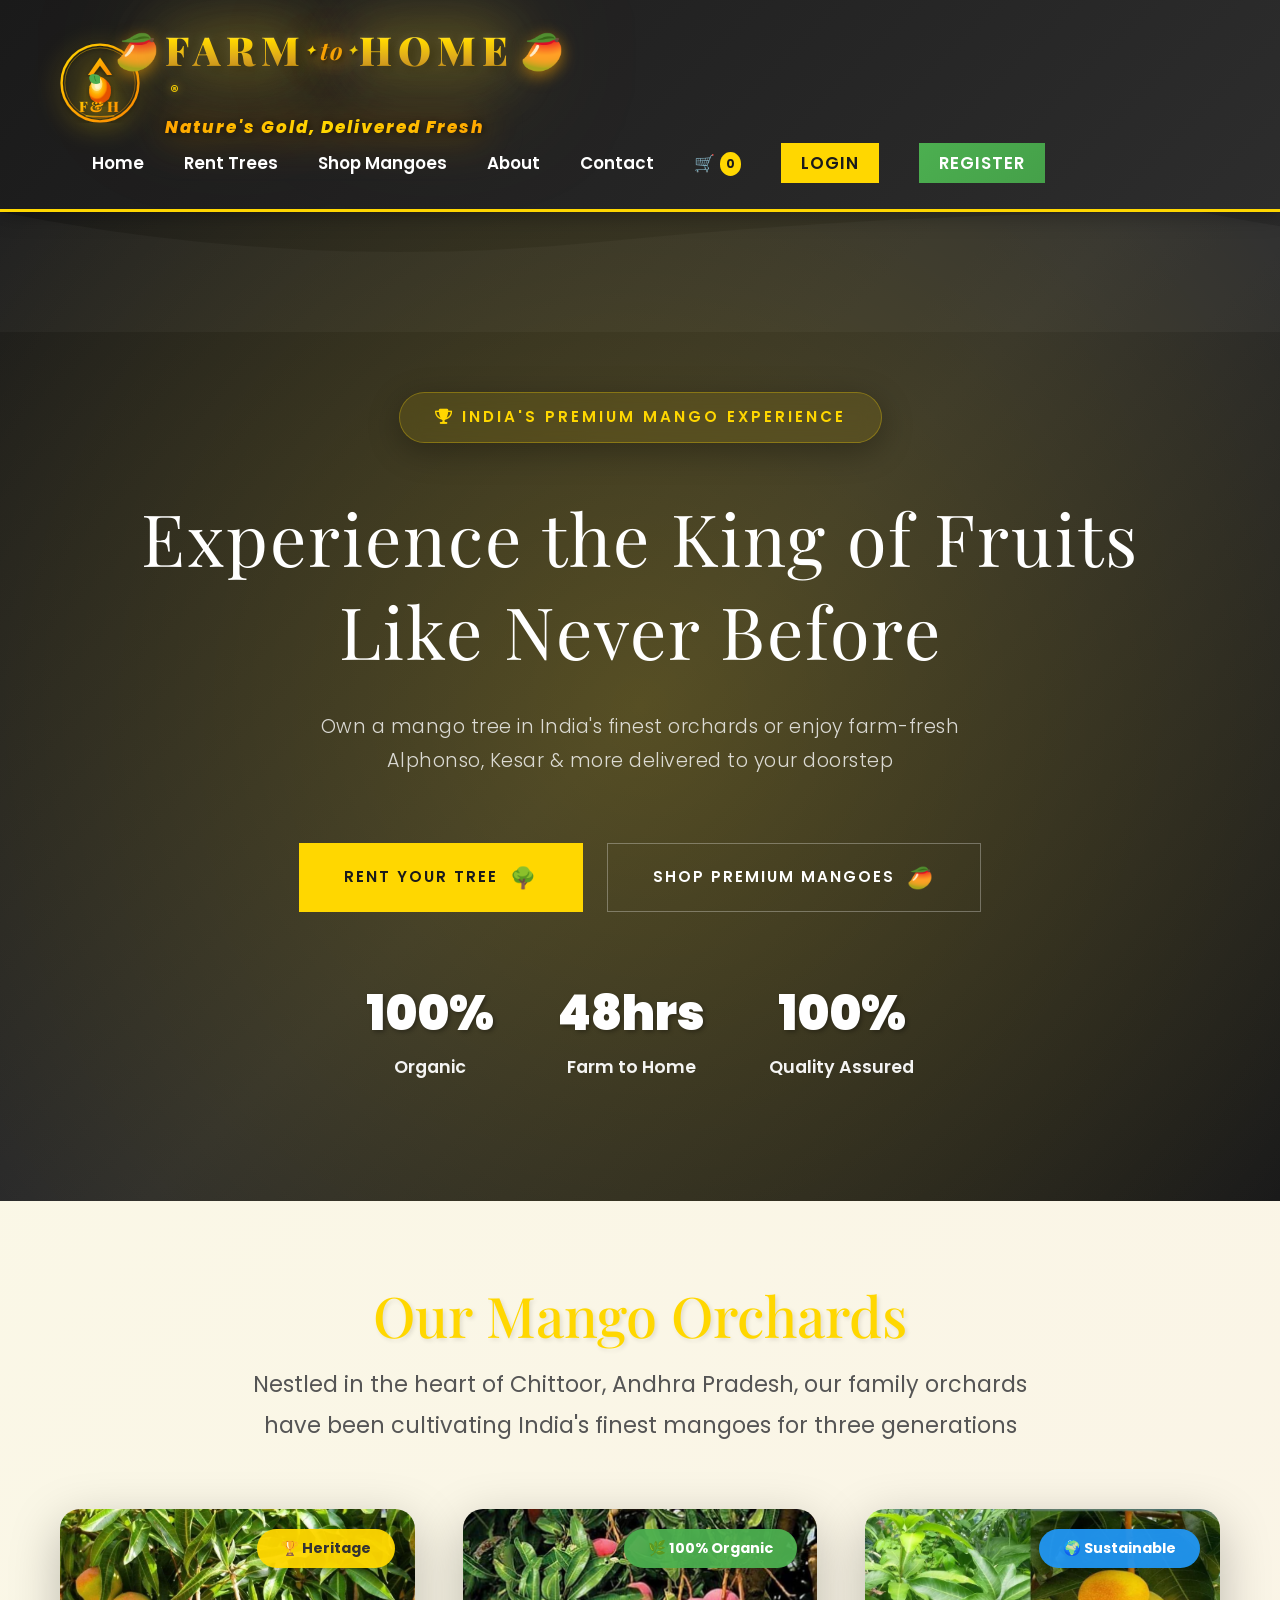
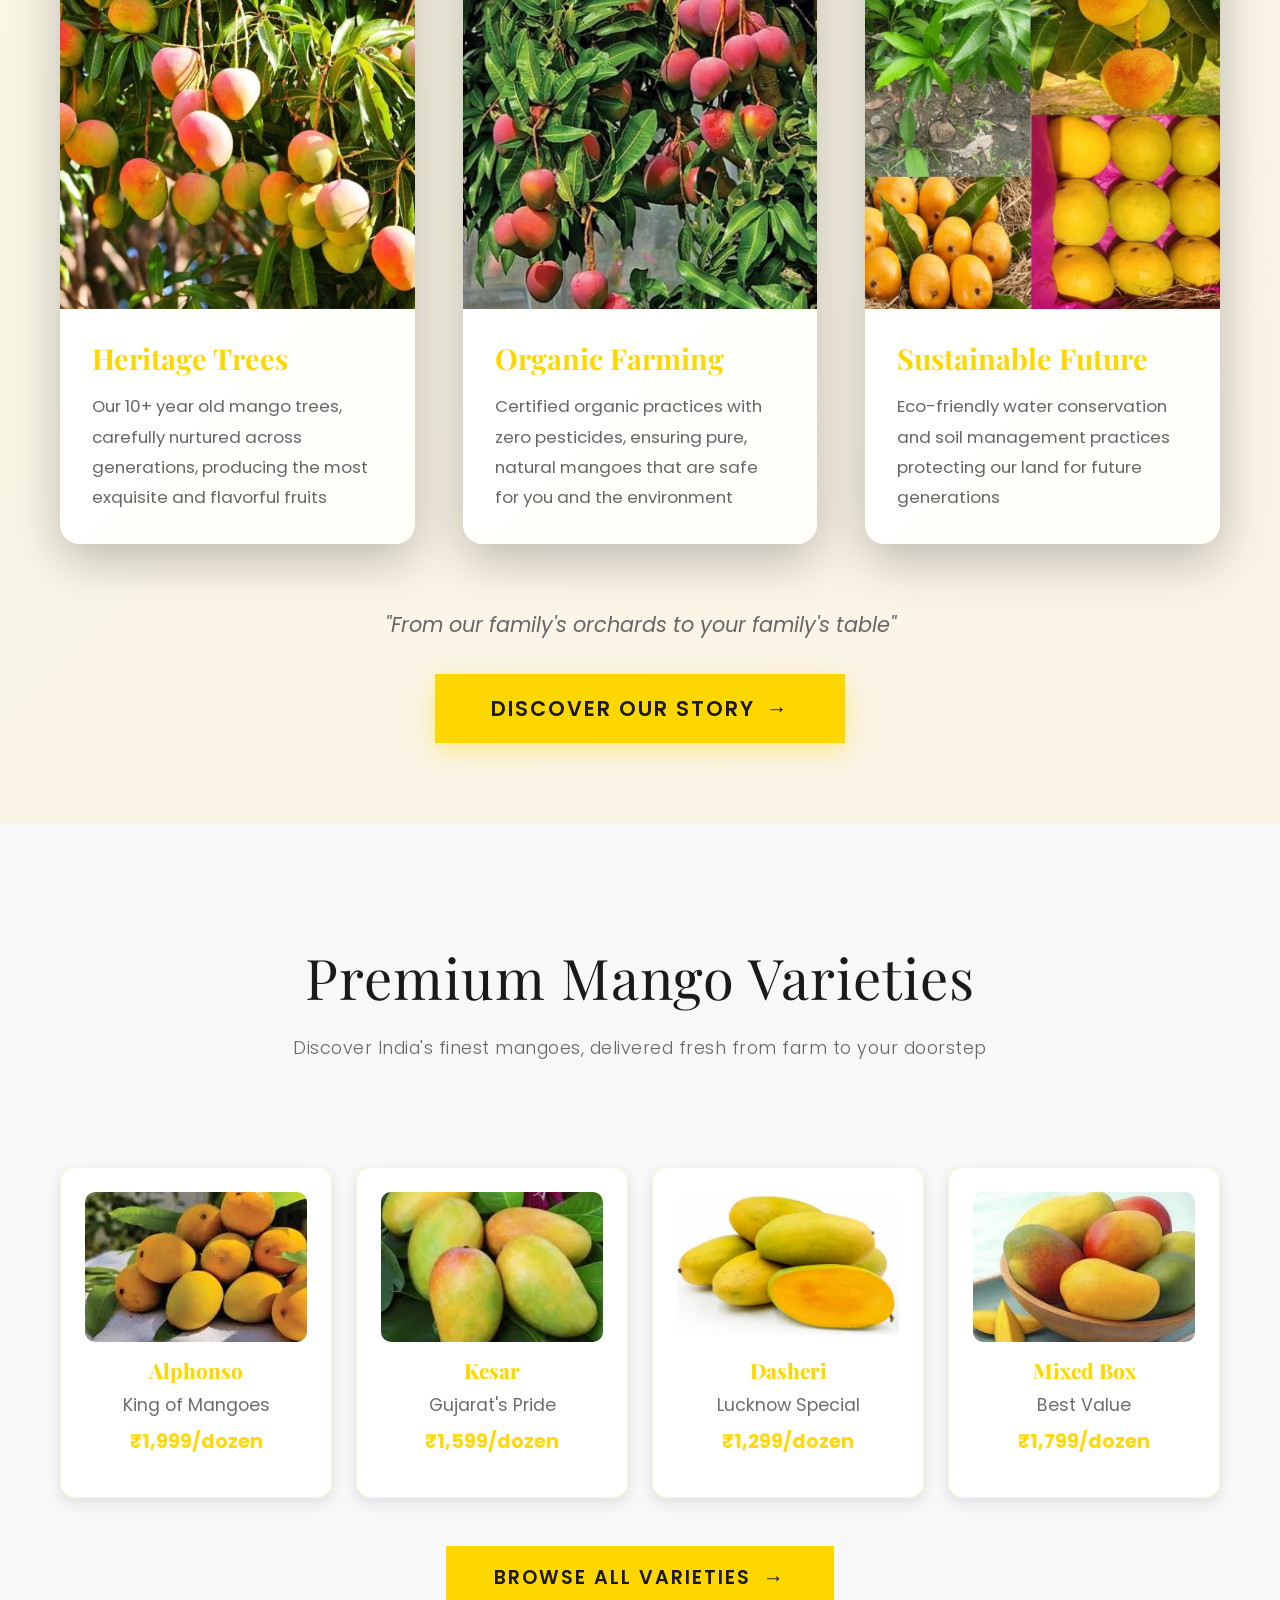
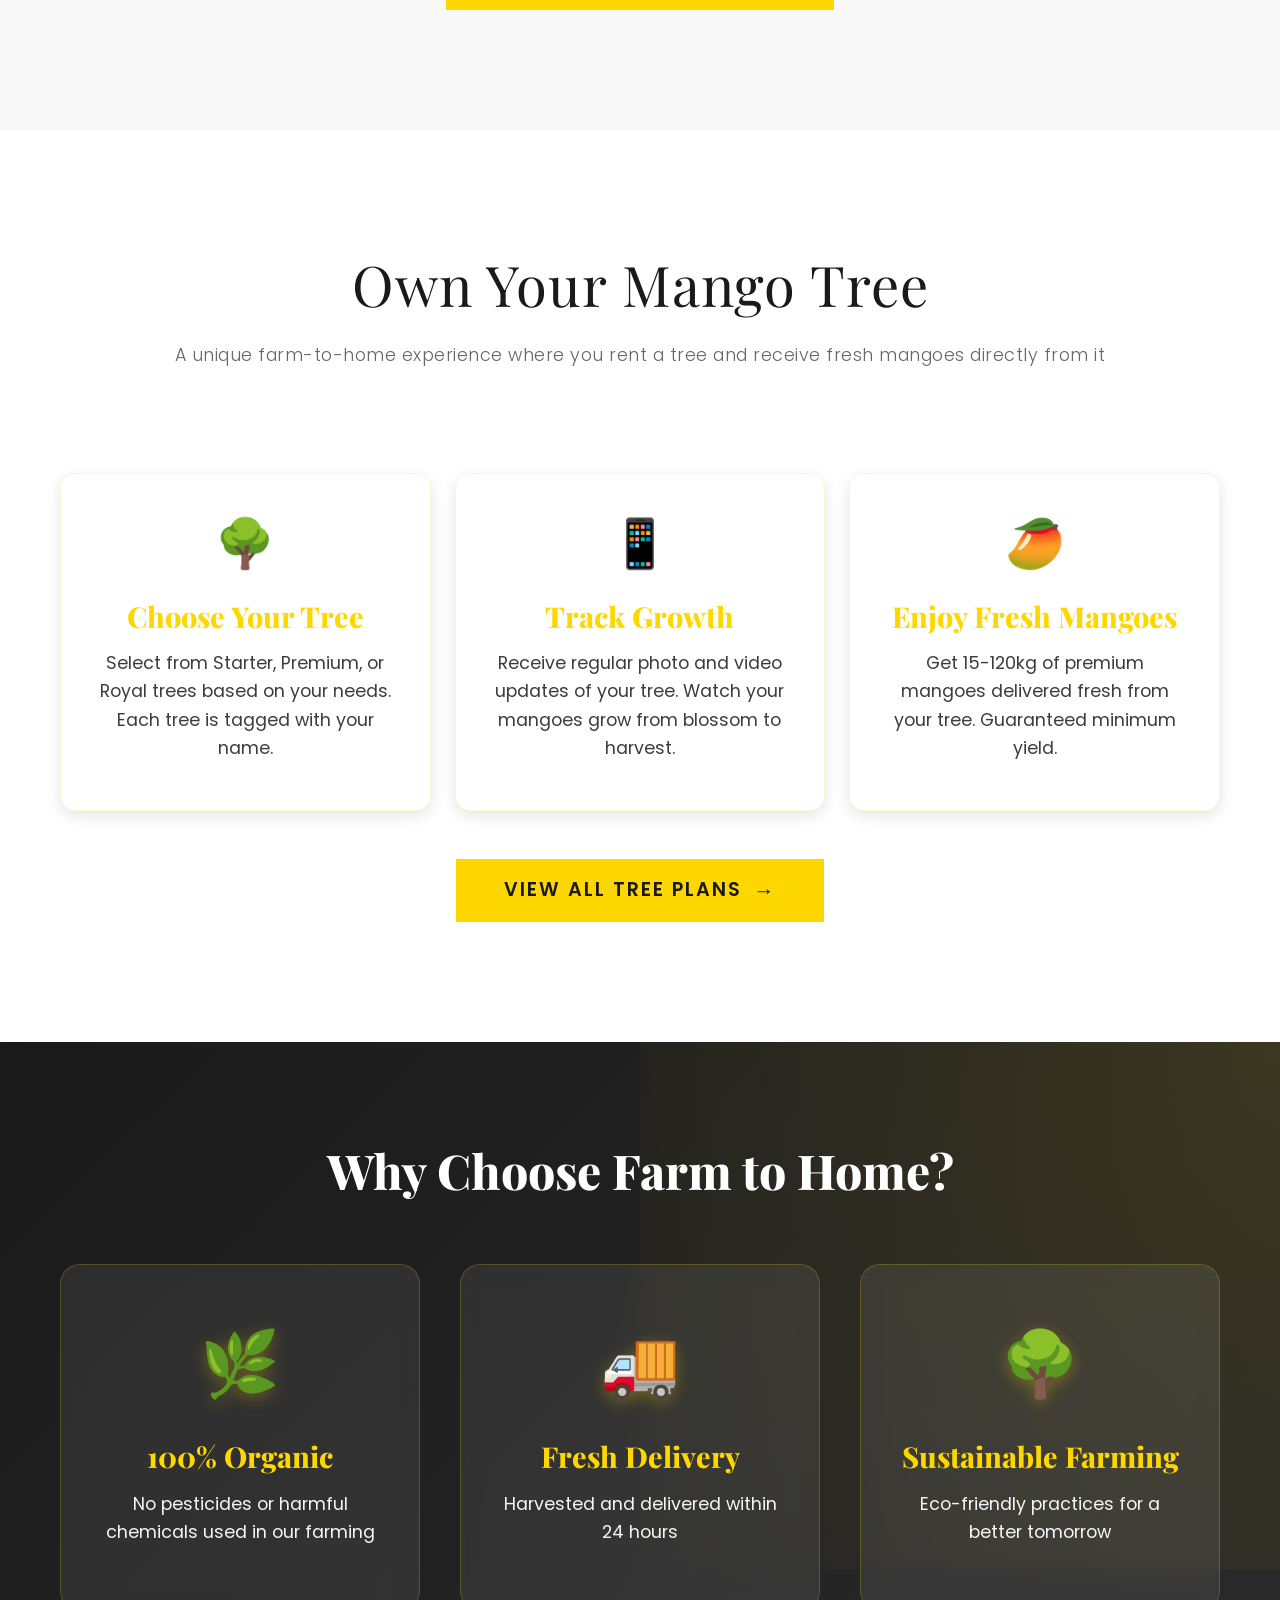
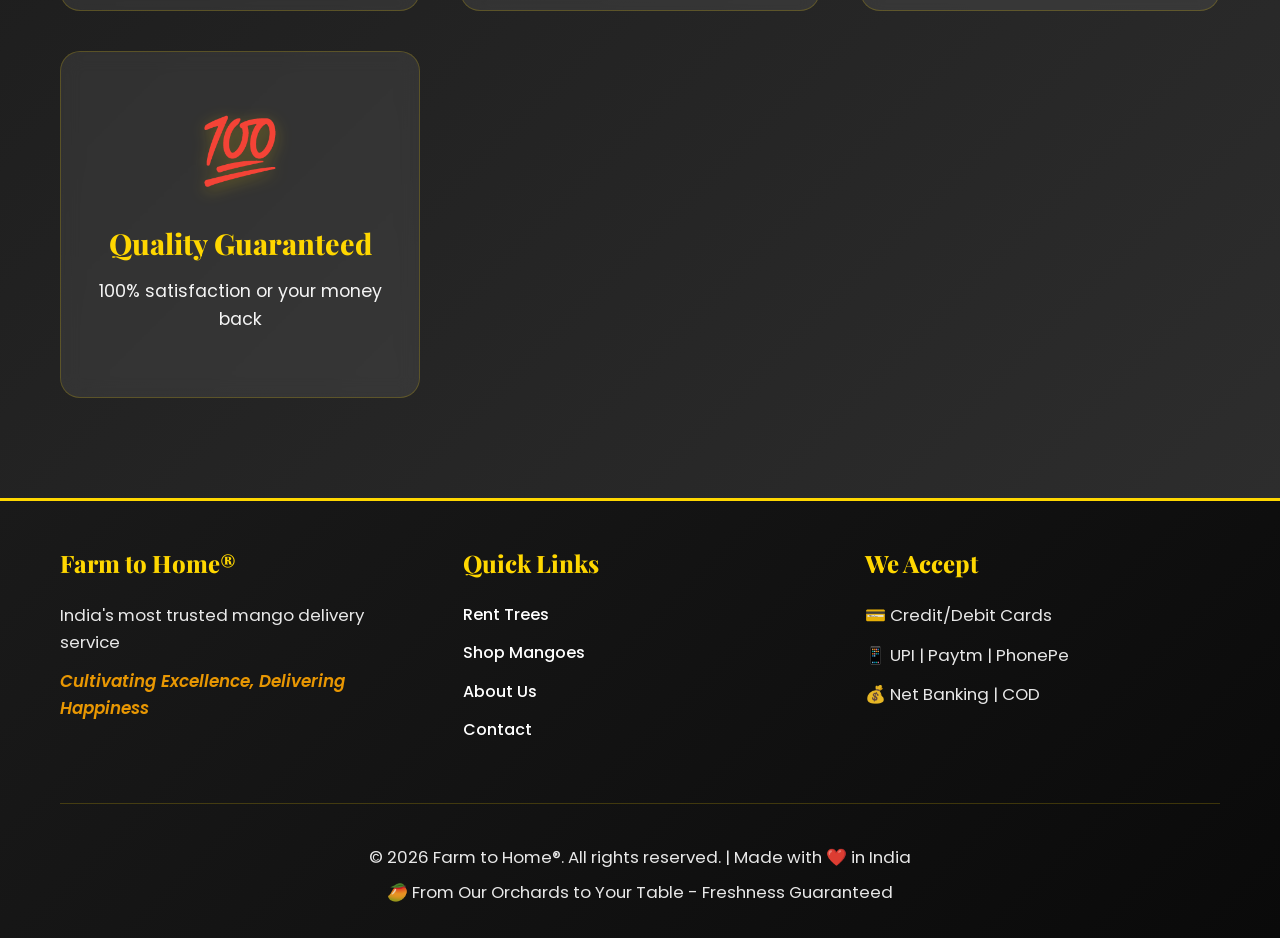
==== commit 481f9c22: "🔗 Add Login and Register buttons to homepage navigation Navigation Updates: ✅ Login button - Links t" ====
--- a/index.html
+++ b/index.html
@@ -107,7 +107,8 @@
                 <li><a href="about.html">About</a></li>
                 <li><a href="contact.html">Contact</a></li>
                 <li><a href="#" class="cart-icon">🛒 <span class="cart-count">0</span></a></li>
-                <li><a href="#" class="login-btn">Login</a></li>
+                <li><a href="login.html" class="login-btn">Login</a></li>
+                <li><a href="register.html" class="register-btn">Register</a></li>
             </ul>
         </div>
     </nav>
--- a/styles.css
+++ b/styles.css
@@ -282,6 +282,26 @@
 }
 
 .login-btn::after {
+    display: none;
+}
+
+.register-btn {
+    background: linear-gradient(135deg, #4CAF50 0%, #45a049 100%);
+    color: white !important;
+    padding: 8px 20px;
+    border-radius: 0;
+    font-weight: 600;
+    letter-spacing: 1px;
+    text-transform: uppercase;
+    font-size: 0.9rem;
+}
+
+.register-btn:hover {
+    background: linear-gradient(135deg, #45a049 0%, #3d8b40 100%);
+    color: white !important;
+}
+
+.register-btn::after {
     display: none;
 }
 
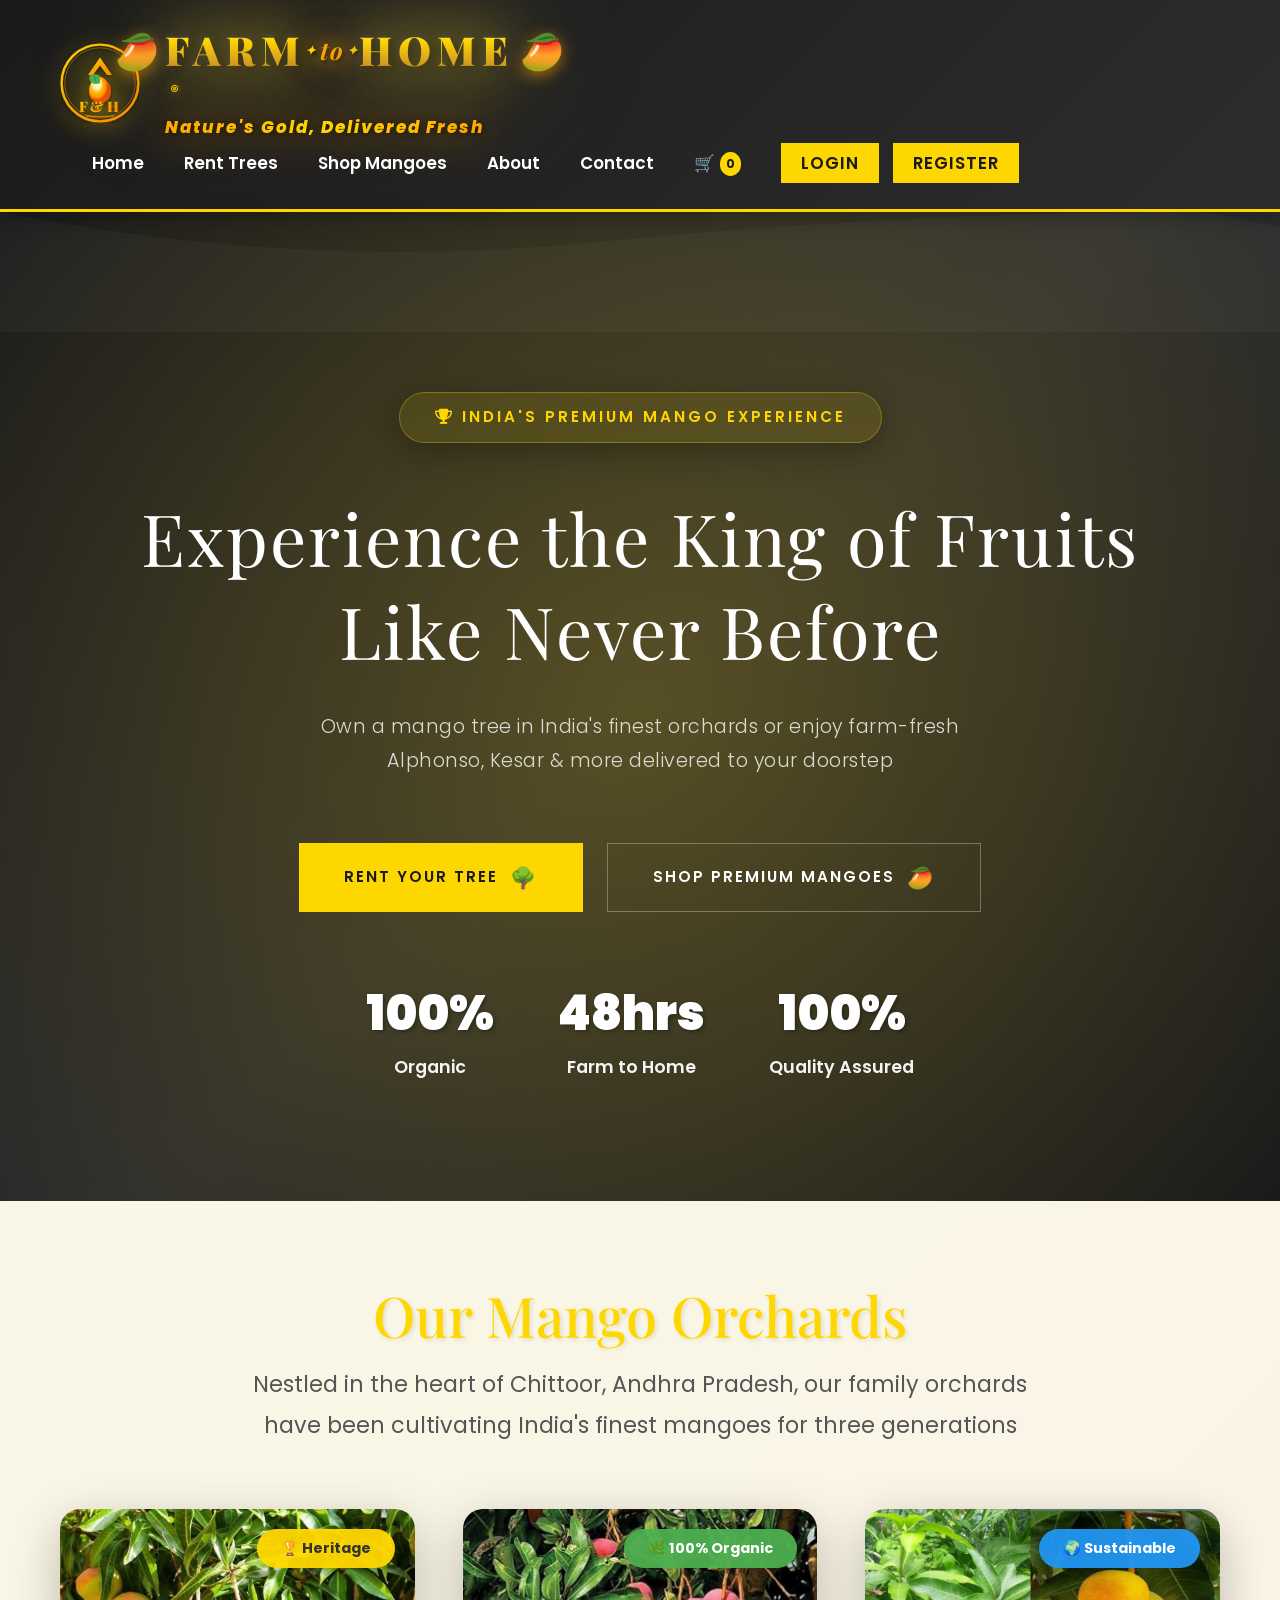
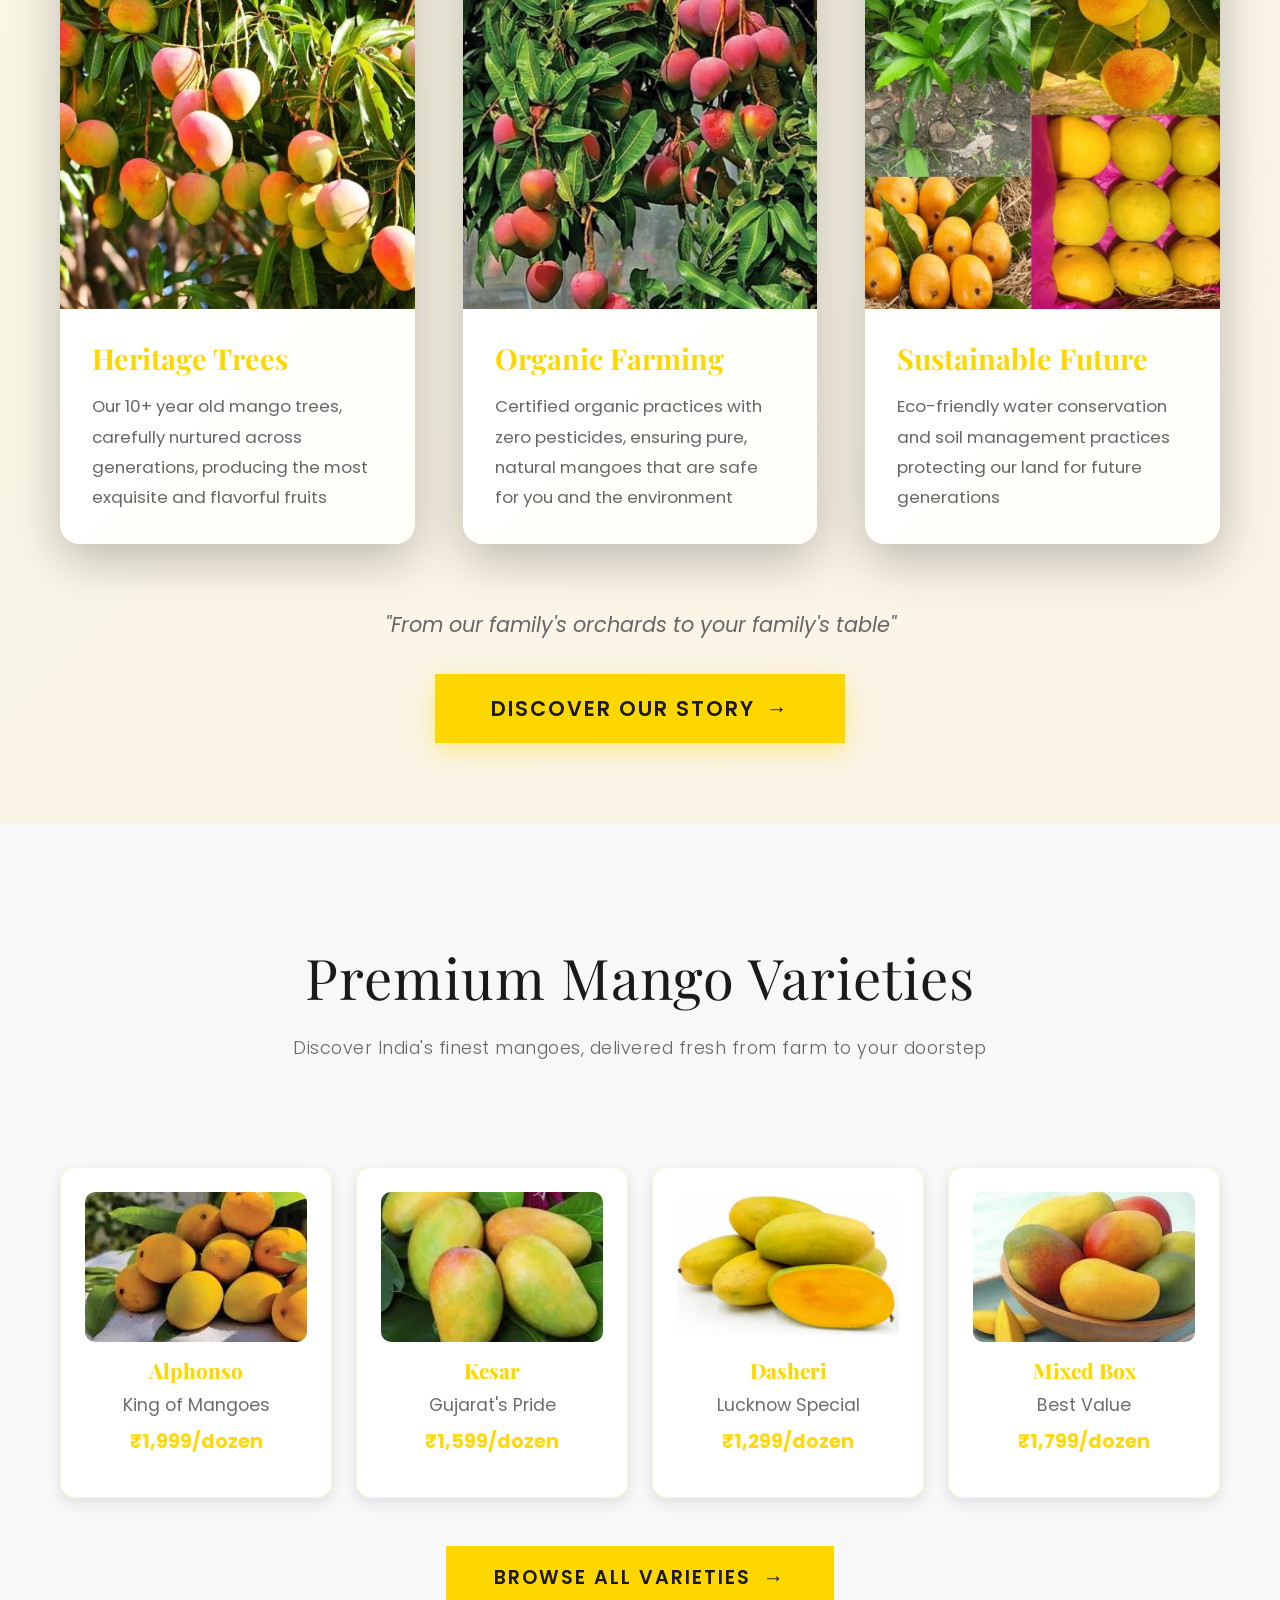
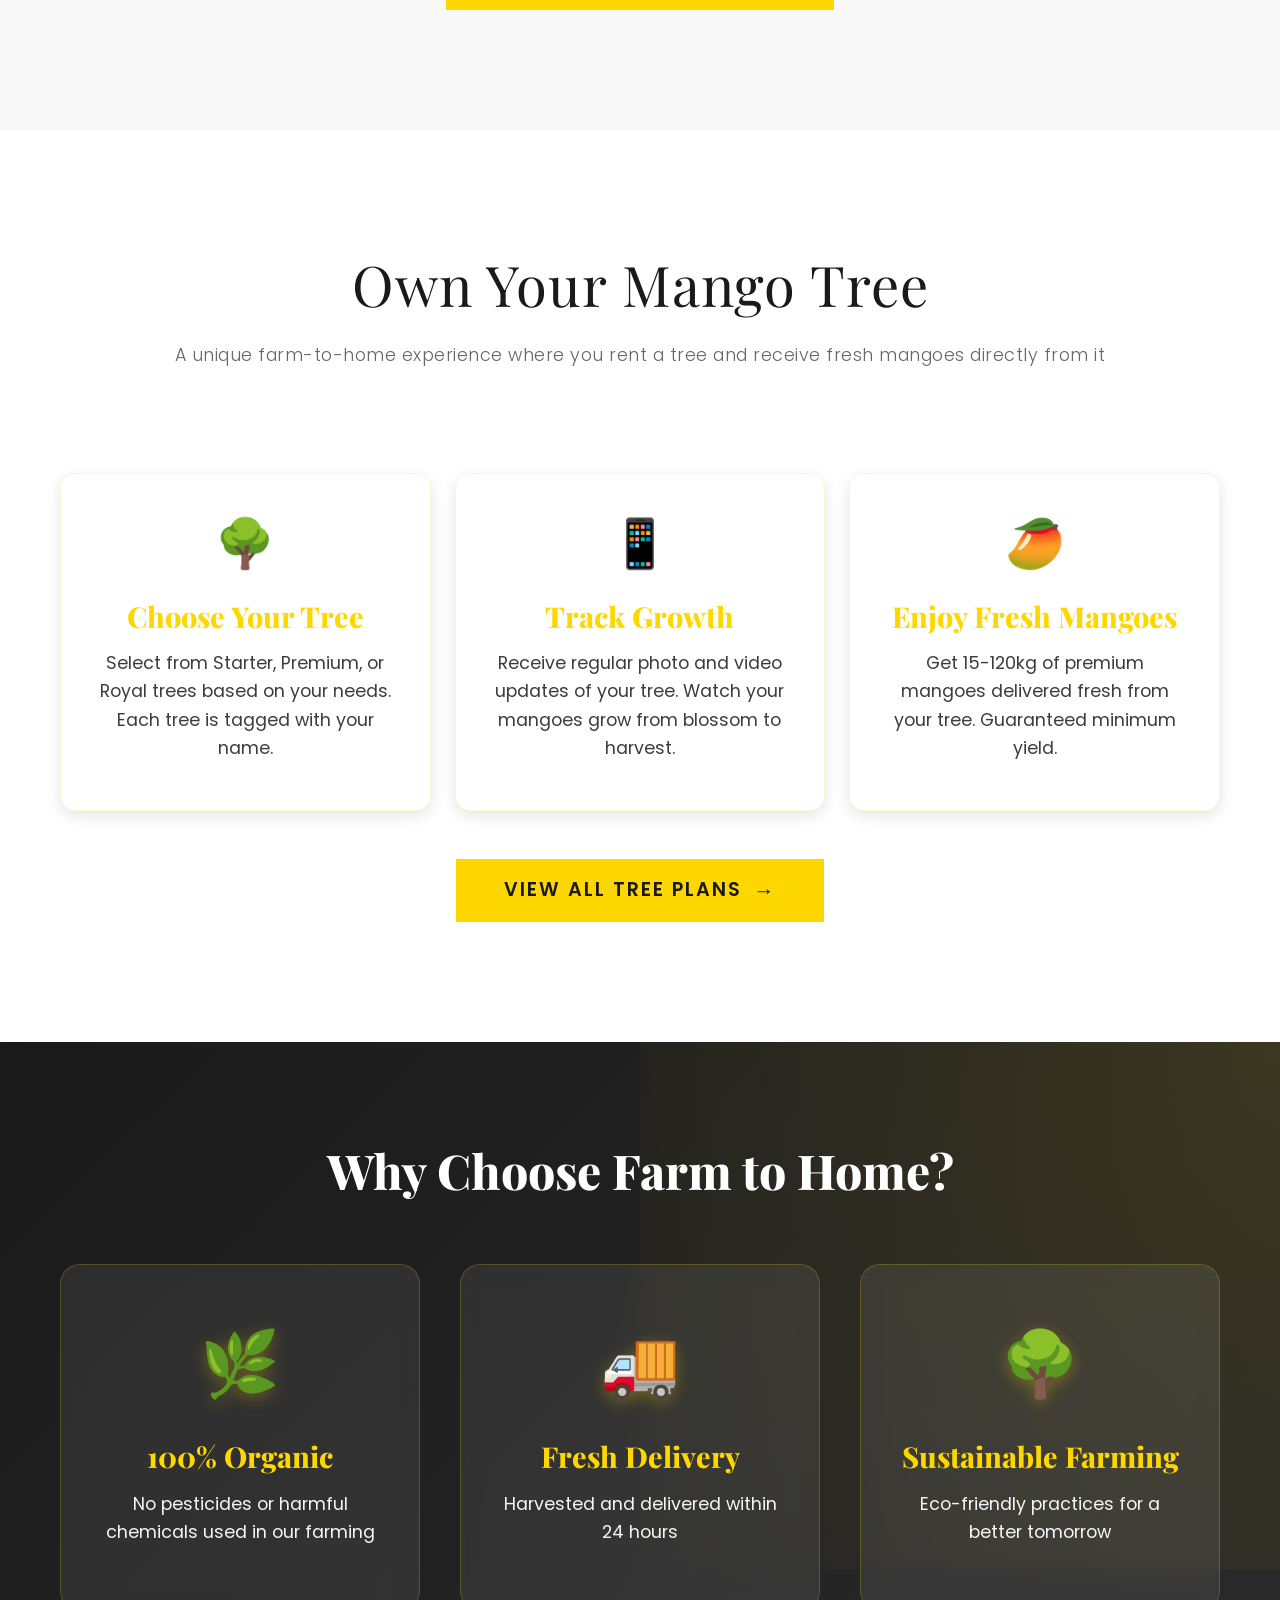
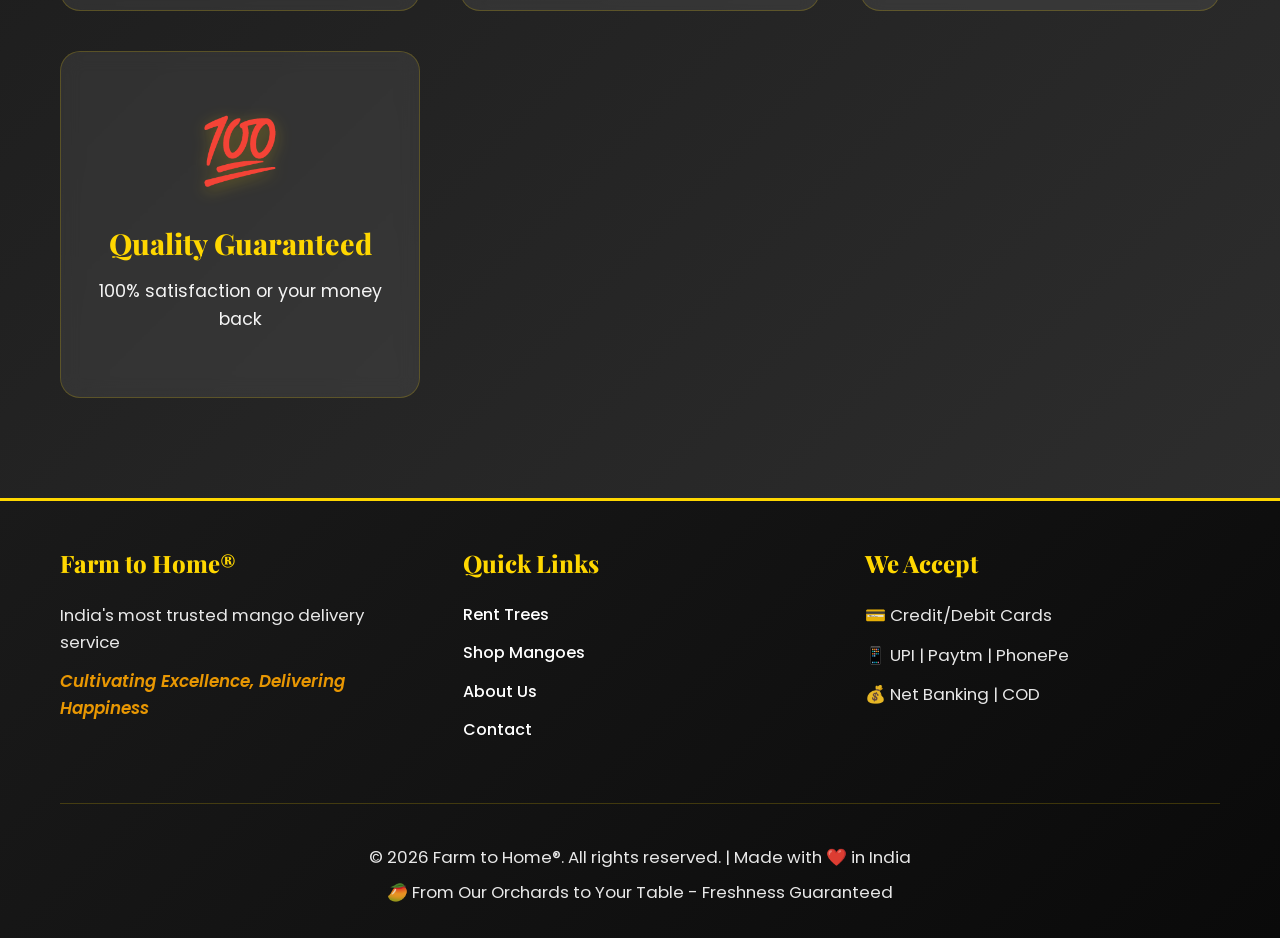
==== commit aa59e4fd: "🔐 Add dynamic login/logout navigation to homepage Smart Navigation System: ✅ Shows Login/Register wh" ====
--- a/index.html
+++ b/index.html
@@ -107,8 +107,9 @@
                 <li><a href="about.html">About</a></li>
                 <li><a href="contact.html">Contact</a></li>
                 <li><a href="#" class="cart-icon">🛒 <span class="cart-count">0</span></a></li>
-                <li><a href="login.html" class="login-btn">Login</a></li>
-                <li><a href="register.html" class="register-btn">Register</a></li>
+                <li id="auth-nav">
+                    <!-- Will be populated by JavaScript based on login status -->
+                </li>
             </ul>
         </div>
     </nav>
@@ -391,5 +392,45 @@
     
     <!-- Custom JavaScript -->
     <script src="script.js"></script>
+    
+    <!-- Auth Status Check -->
+    <script>
+        // Check login status and update navigation
+        function updateAuthNav() {
+            const currentUser = localStorage.getItem('currentUser');
+            const authNav = document.getElementById('auth-nav');
+            
+            if (currentUser) {
+                // User is logged in - show user name and logout
+                const user = JSON.parse(currentUser);
+                authNav.innerHTML = `
+                    <a href="dashboard.html" style="color: #FFD700; text-decoration: none; margin-right: 15px;">
+                        👤 ${user.name}
+                    </a>
+                    <a href="#" class="login-btn" onclick="handleLogout(); return false;">Logout</a>
+                `;
+            } else {
+                // User is not logged in - show login and register buttons
+                authNav.innerHTML = `
+                    <a href="login.html" class="login-btn">Login</a>
+                    <a href="register.html" class="register-btn" style="margin-left: 10px;">Register</a>
+                `;
+            }
+        }
+        
+        function handleLogout() {
+            // Clear user session
+            localStorage.removeItem('currentUser');
+            
+            // Show logout message
+            alert('You have been logged out successfully!');
+            
+            // Redirect to homepage
+            window.location.href = 'index.html';
+        }
+        
+        // Update navigation on page load
+        document.addEventListener('DOMContentLoaded', updateAuthNav);
+    </script>
 </body>
 </html>
--- a/styles.css
+++ b/styles.css
@@ -286,8 +286,8 @@
 }
 
 .register-btn {
-    background: linear-gradient(135deg, #4CAF50 0%, #45a049 100%);
-    color: white !important;
+    background: #FFD700;
+    color: #1a1a1a !important;
     padding: 8px 20px;
     border-radius: 0;
     font-weight: 600;
@@ -297,8 +297,8 @@
 }
 
 .register-btn:hover {
-    background: linear-gradient(135deg, #45a049 0%, #3d8b40 100%);
-    color: white !important;
+    background: #FFA500;
+    color: #1a1a1a !important;
 }
 
 .register-btn::after {
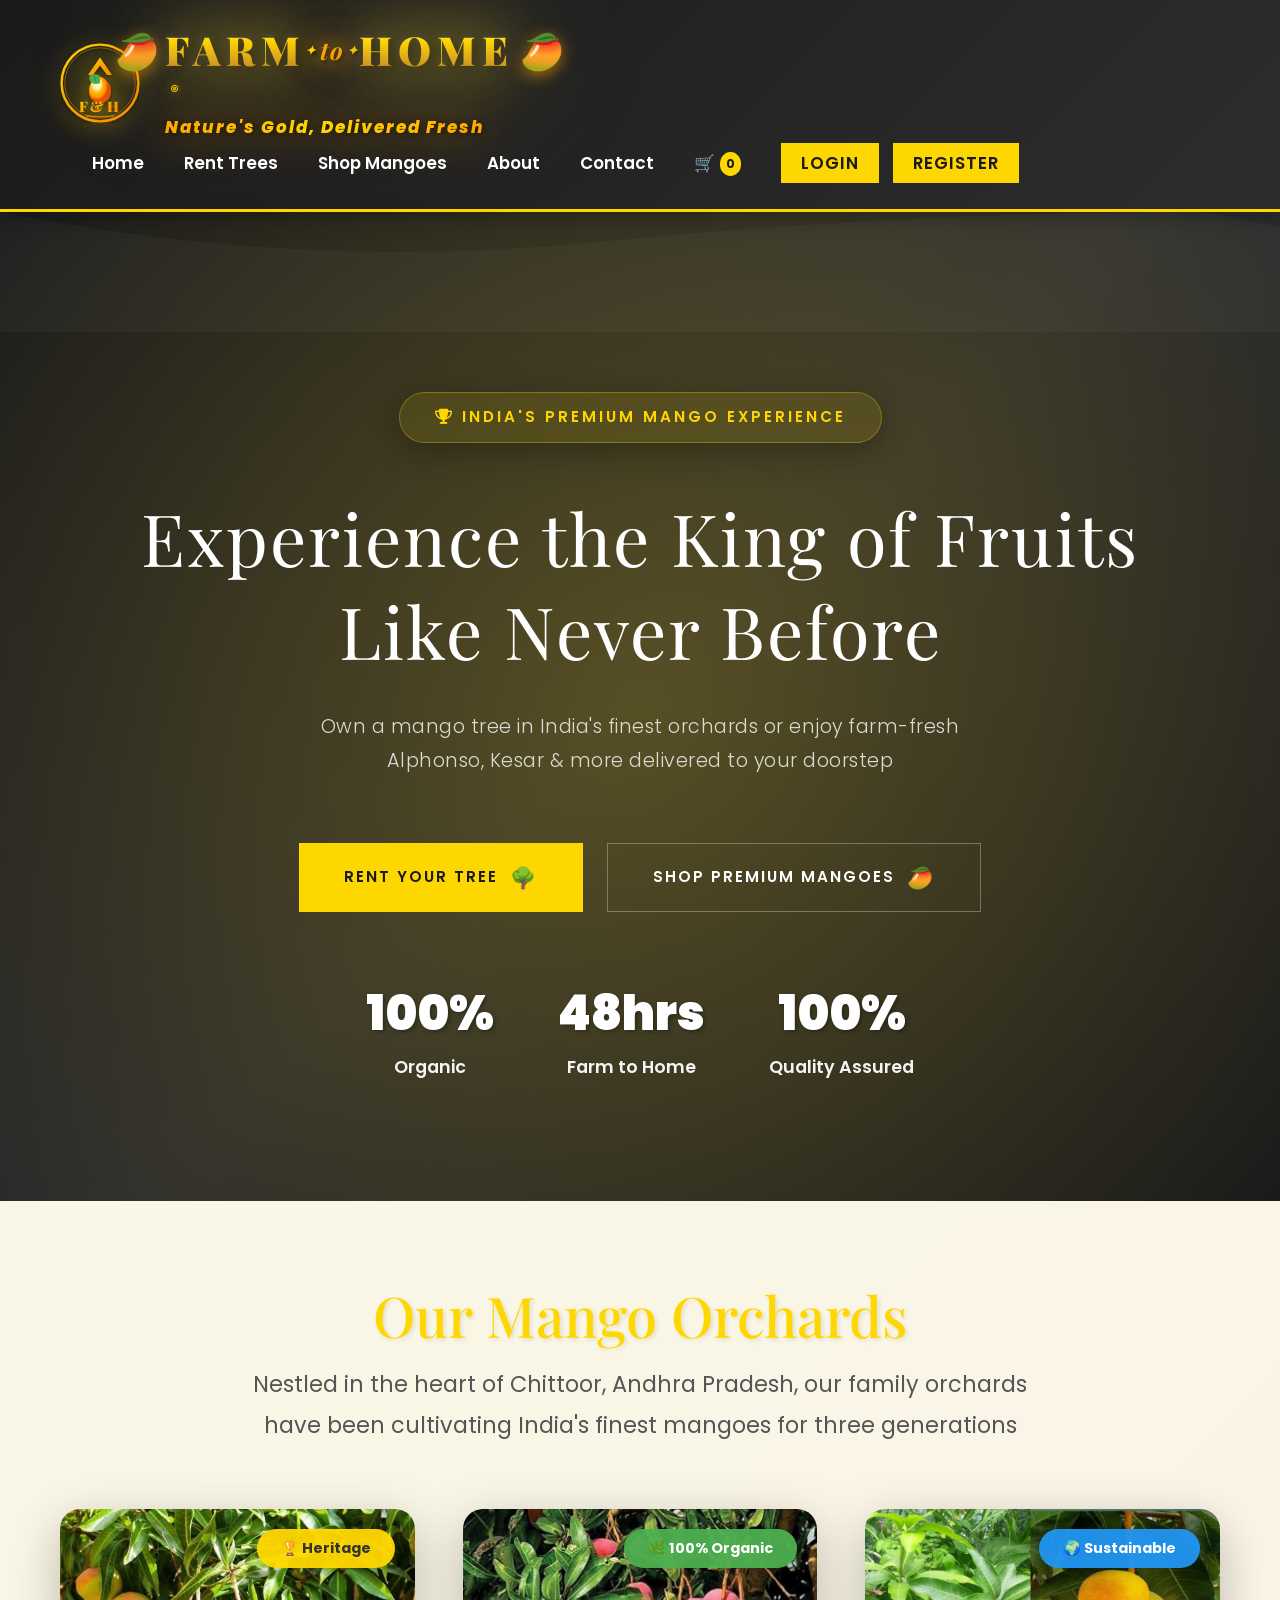
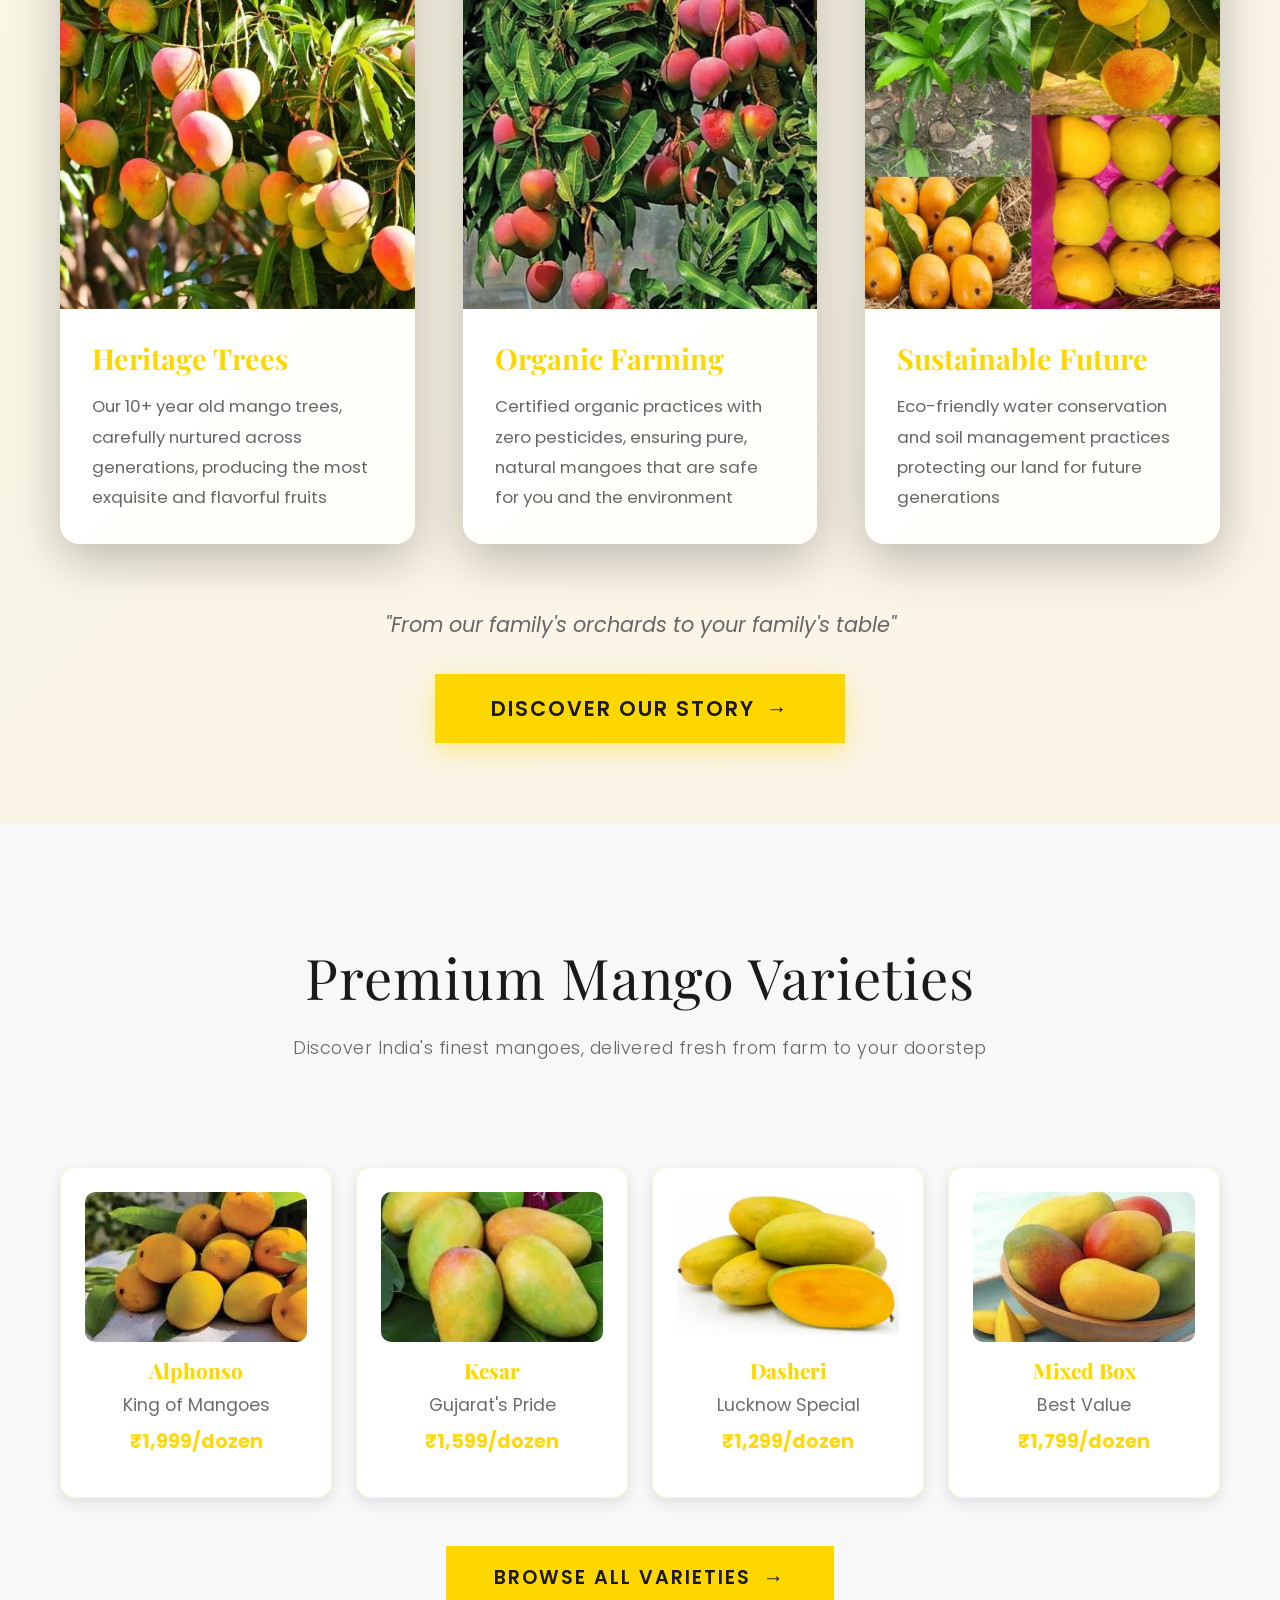
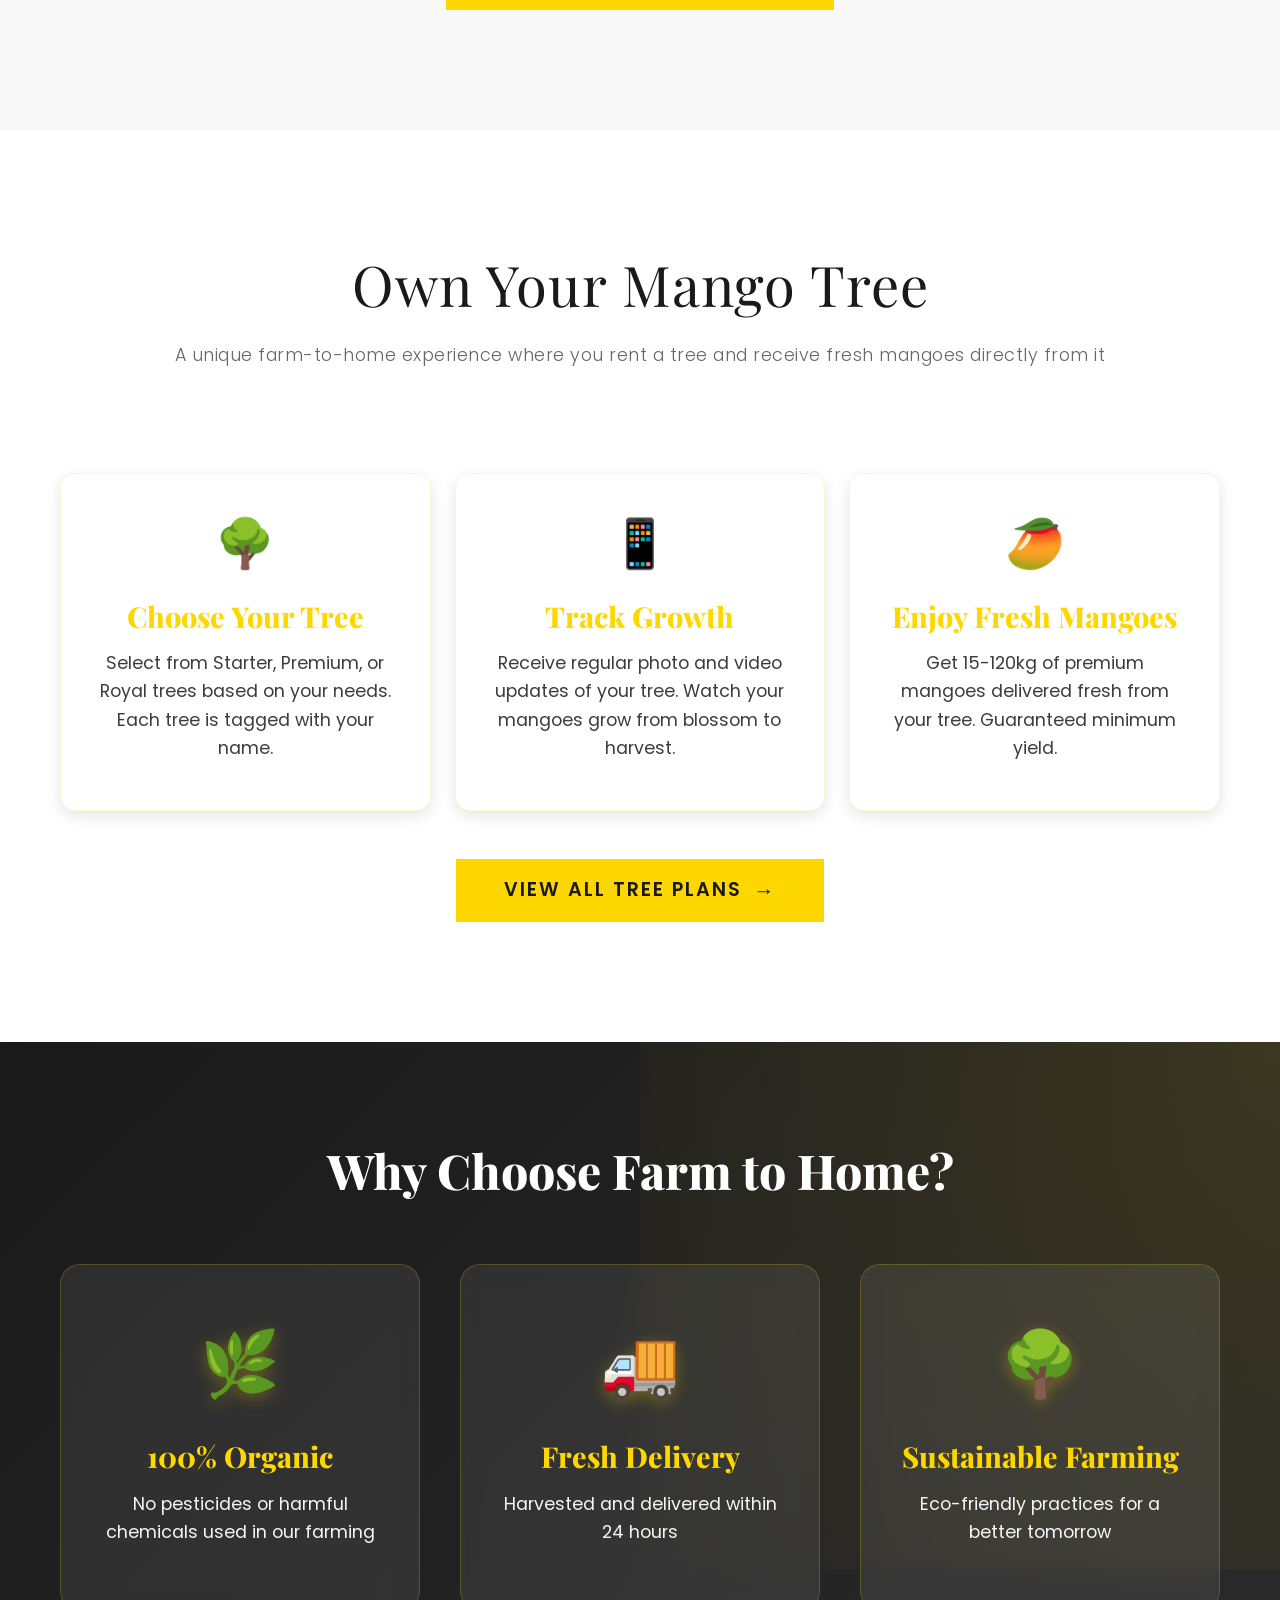
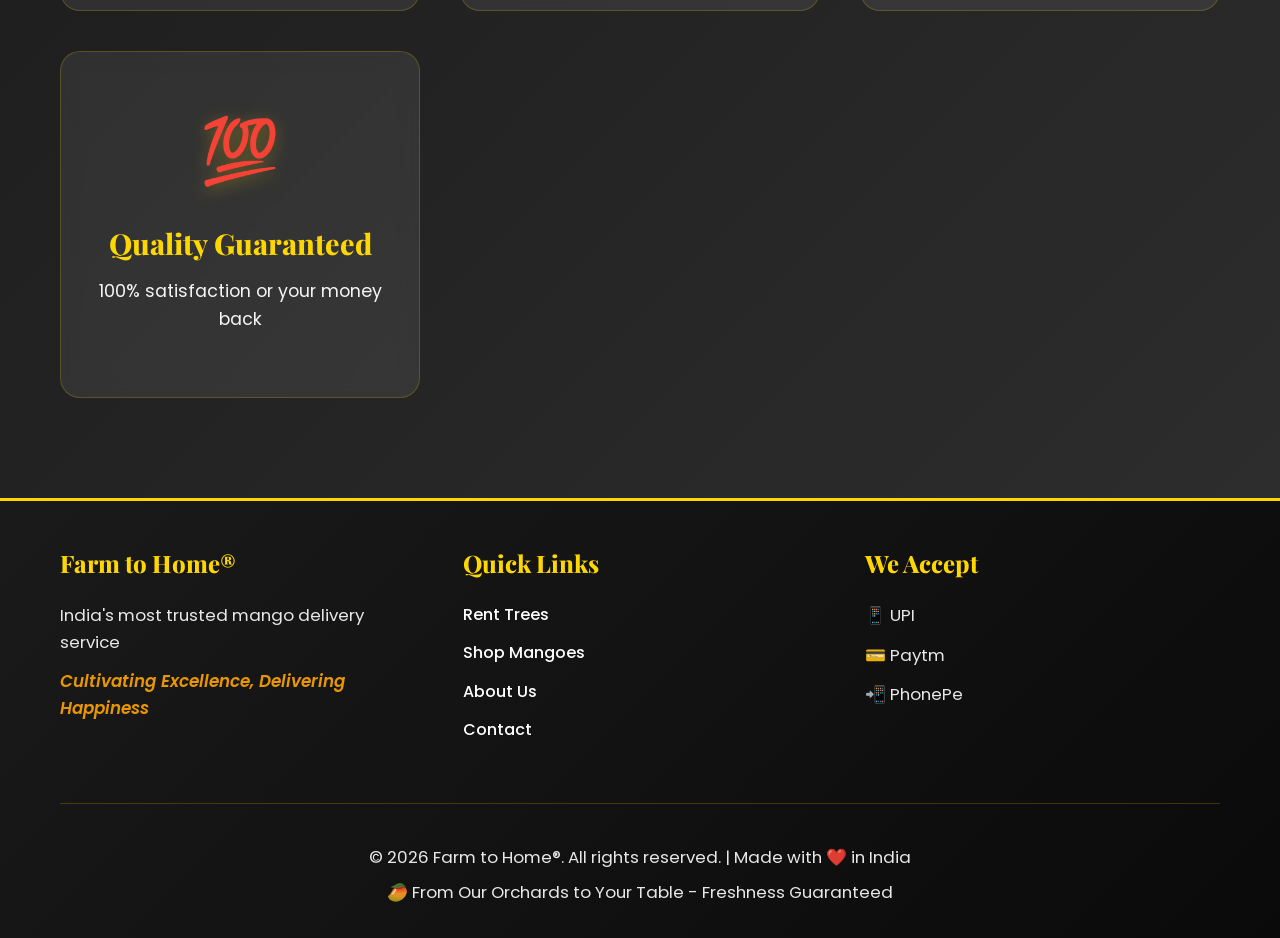
==== commit 40e0138b: "💳 Update payment methods in footer to show only UPI, Paytm, PhonePe Payment Methods Update: ✅ Simpli" ====
--- a/index.html
+++ b/index.html
@@ -360,9 +360,9 @@
                 </div>
                 <div class="footer-section">
                     <h4>We Accept</h4>
-                    <p>💳 Credit/Debit Cards</p>
-                    <p>📱 UPI | Paytm | PhonePe</p>
-                    <p>💰 Net Banking | COD</p>
+                    <p>📱 UPI</p>
+                    <p>💳 Paytm</p>
+                    <p>📲 PhonePe</p>
                 </div>
             </div>
             <div class="footer-bottom">
@@ -394,20 +394,136 @@
     <script src="script.js"></script>
     
     <!-- Auth Status Check -->
+    <style>
+        /* Dropdown Menu Styles - Amazon/Flipkart Style */
+        .user-dropdown {
+            position: relative;
+            display: inline-block;
+        }
+        
+        .user-dropdown-btn {
+            background: #FFD700;
+            color: #1a1a1a;
+            padding: 8px 20px;
+            border-radius: 5px;
+            text-decoration: none;
+            font-weight: 600;
+            text-transform: uppercase;
+            letter-spacing: 1px;
+            cursor: pointer;
+            display: flex;
+            align-items: center;
+            gap: 8px;
+            transition: all 0.3s ease;
+        }
+        
+        .user-dropdown-btn:hover {
+            background: #FFA500;
+            color: #1a1a1a;
+        }
+        
+        .dropdown-arrow {
+            font-size: 12px;
+            transition: transform 0.3s ease;
+        }
+        
+        .user-dropdown:hover .dropdown-arrow {
+            transform: rotate(180deg);
+        }
+        
+        .dropdown-menu {
+            display: none;
+            position: absolute;
+            top: 100%;
+            right: 0;
+            background: white;
+            min-width: 220px;
+            box-shadow: 0 8px 25px rgba(0,0,0,0.15);
+            border-radius: 8px;
+            margin-top: 10px;
+            z-index: 1000;
+            overflow: hidden;
+        }
+        
+        .user-dropdown:hover .dropdown-menu {
+            display: block;
+        }
+        
+        .dropdown-menu a {
+            display: block;
+            padding: 12px 20px;
+            color: #333;
+            text-decoration: none;
+            transition: background 0.2s ease;
+            border-bottom: 1px solid #f0f0f0;
+        }
+        
+        .dropdown-menu a:last-child {
+            border-bottom: none;
+        }
+        
+        .dropdown-menu a:hover {
+            background: #f8f9fa;
+            color: #FFD700;
+        }
+        
+        .dropdown-menu a i {
+            margin-right: 10px;
+            width: 20px;
+        }
+        
+        .dropdown-header {
+            padding: 15px 20px;
+            background: linear-gradient(135deg, #FFD700 0%, #FFA500 100%);
+            color: #1a1a1a;
+            font-weight: 600;
+            border-bottom: 2px solid #FF8C00;
+        }
+        
+        .dropdown-header small {
+            display: block;
+            font-size: 12px;
+            opacity: 0.8;
+            margin-top: 3px;
+        }
+    </style>
+    
     <script>
         // Check login status and update navigation
         function updateAuthNav() {
-            const currentUser = localStorage.getItem('currentUser');
+            const currentUser = localStorage.getItem('user');
             const authNav = document.getElementById('auth-nav');
             
             if (currentUser) {
-                // User is logged in - show user name and logout
+                // User is logged in - show dropdown menu like Amazon/Flipkart
                 const user = JSON.parse(currentUser);
+                const firstName = user.name.split(' ')[0]; // Get first name only
+                
                 authNav.innerHTML = `
-                    <a href="dashboard.html" style="color: #FFD700; text-decoration: none; margin-right: 15px;">
-                        👤 ${user.name}
-                    </a>
-                    <a href="#" class="login-btn" onclick="handleLogout(); return false;">Logout</a>
+                    <div class="user-dropdown">
+                        <a href="#" class="user-dropdown-btn" onclick="return false;">
+                            <span>👤 ${firstName}</span>
+                            <span class="dropdown-arrow">▼</span>
+                        </a>
+                        <div class="dropdown-menu">
+                            <div class="dropdown-header">
+                                Hello, ${user.name}
+                                <small>${user.email}</small>
+                            </div>
+                            <a href="dashboard.html">
+                                <i class="fas fa-tachometer-alt"></i> My Dashboard
+                            </a>
+                            <a href="dashboard.html">
+                                <i class="fas fa-shopping-bag"></i> My Orders
+                            </a>
+                            <a href="dashboard.html">
+                                <i class="fas fa-user"></i> My Profile
+                            </a>
+                            <a href="#" onclick="handleLogout(); return false;">
+                                <i class="fas fa-sign-out-alt"></i> Logout
+                            </a>
+                        </div>
+                    </div>
                 `;
             } else {
                 // User is not logged in - show login and register buttons
@@ -420,7 +536,7 @@
         
         function handleLogout() {
             // Clear user session
-            localStorage.removeItem('currentUser');
+            localStorage.removeItem('user');
             
             // Show logout message
             alert('You have been logged out successfully!');
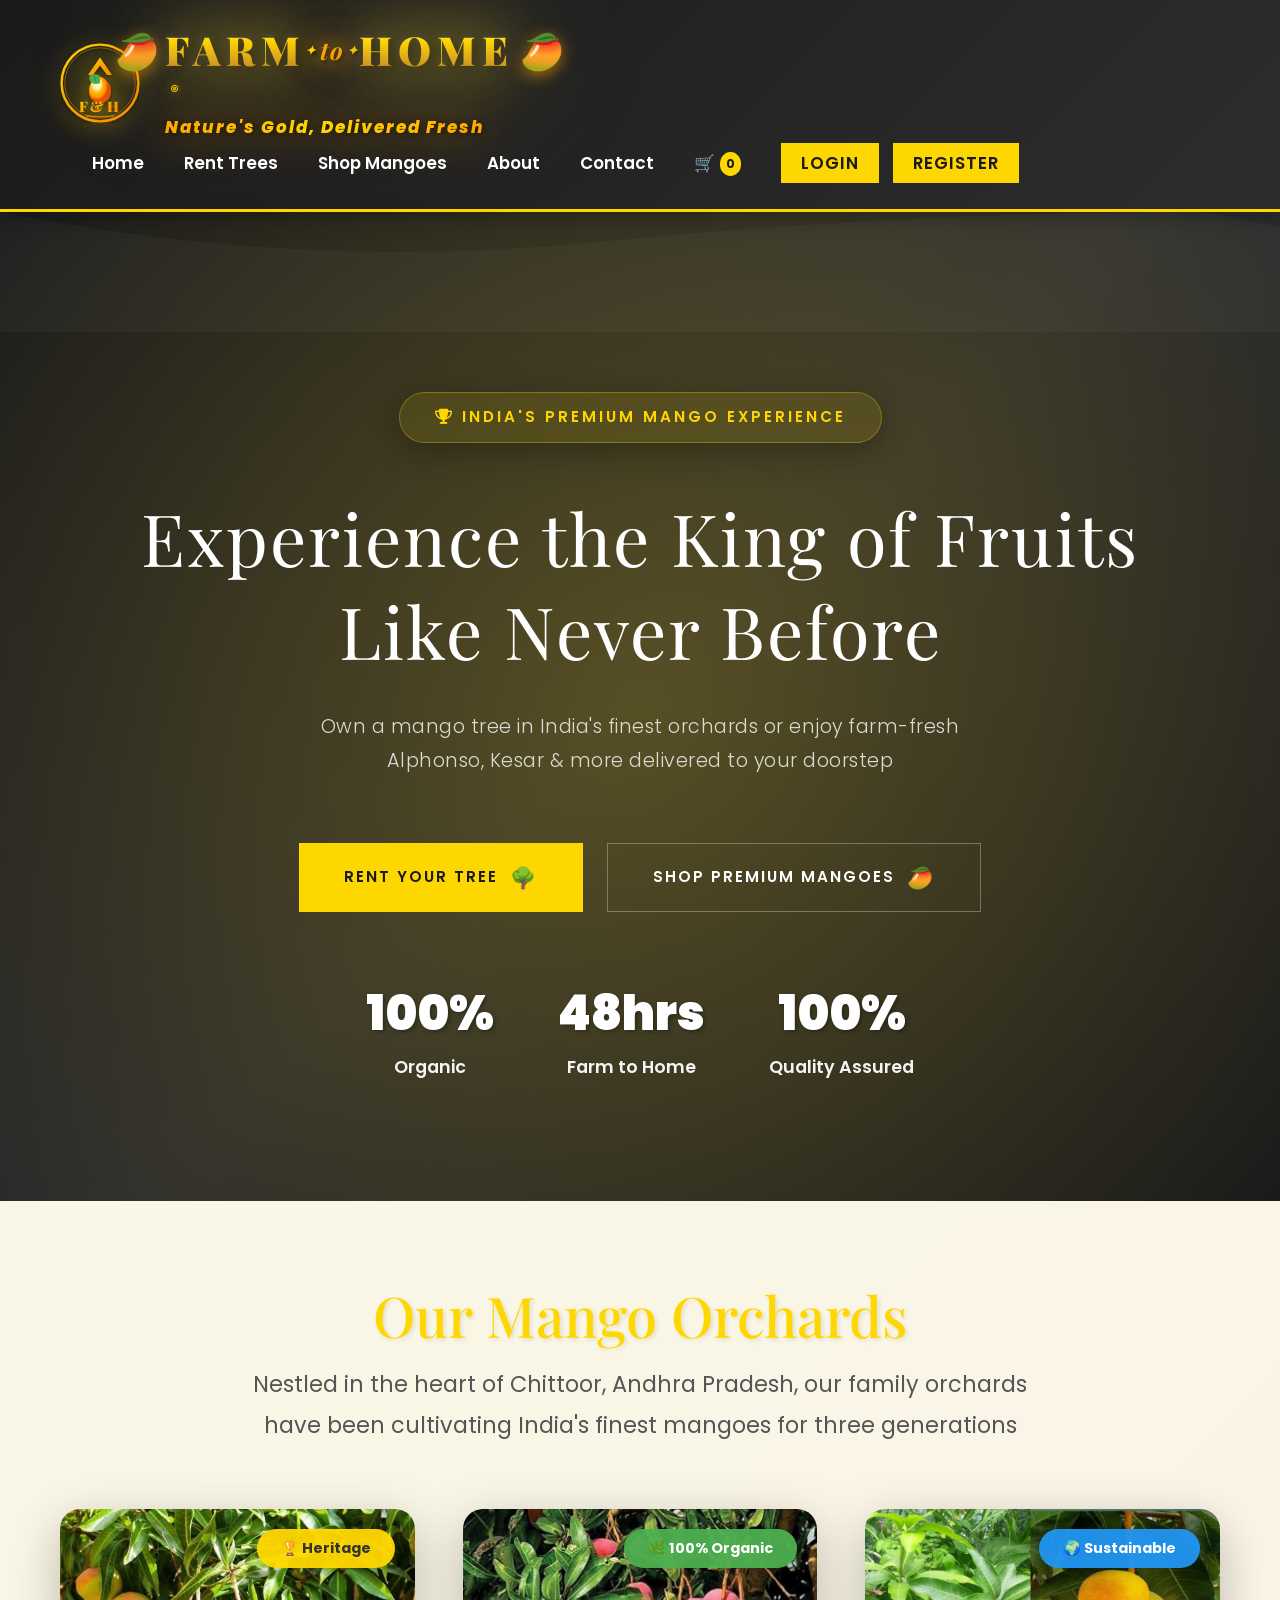
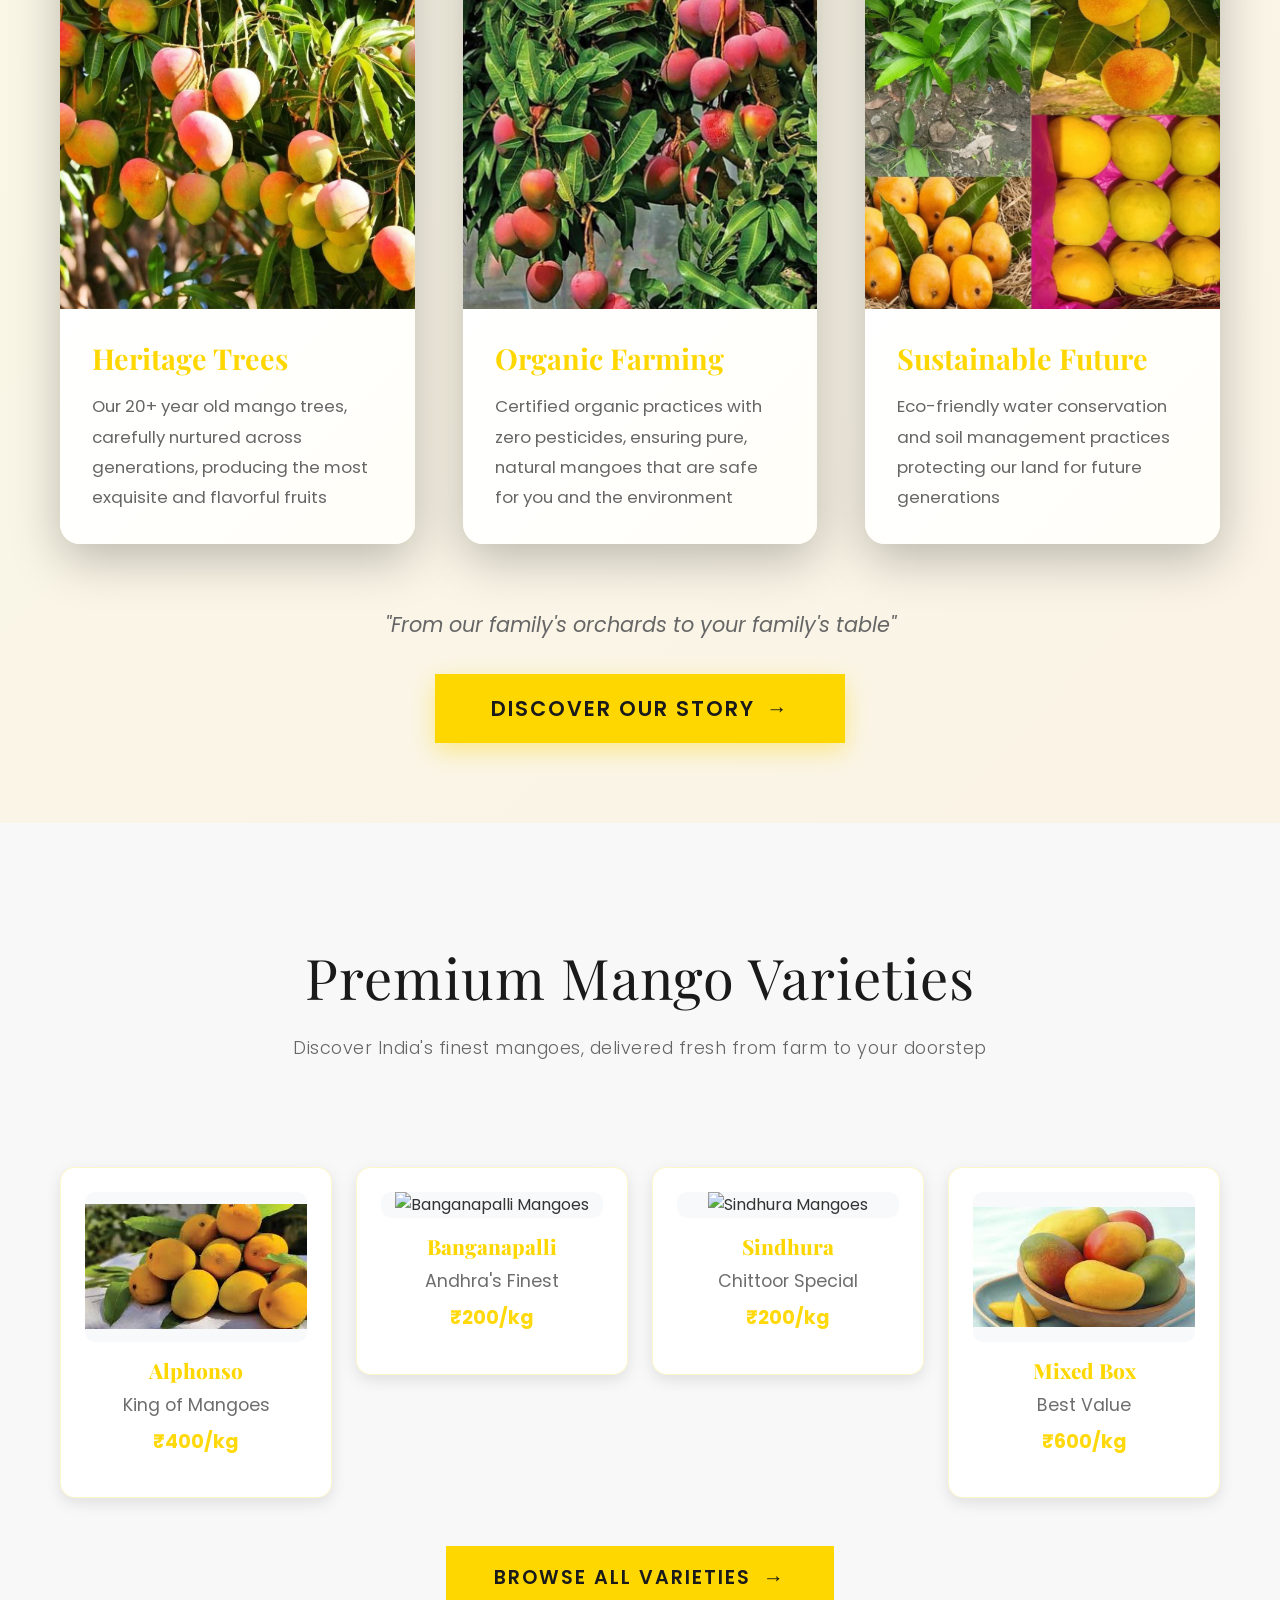
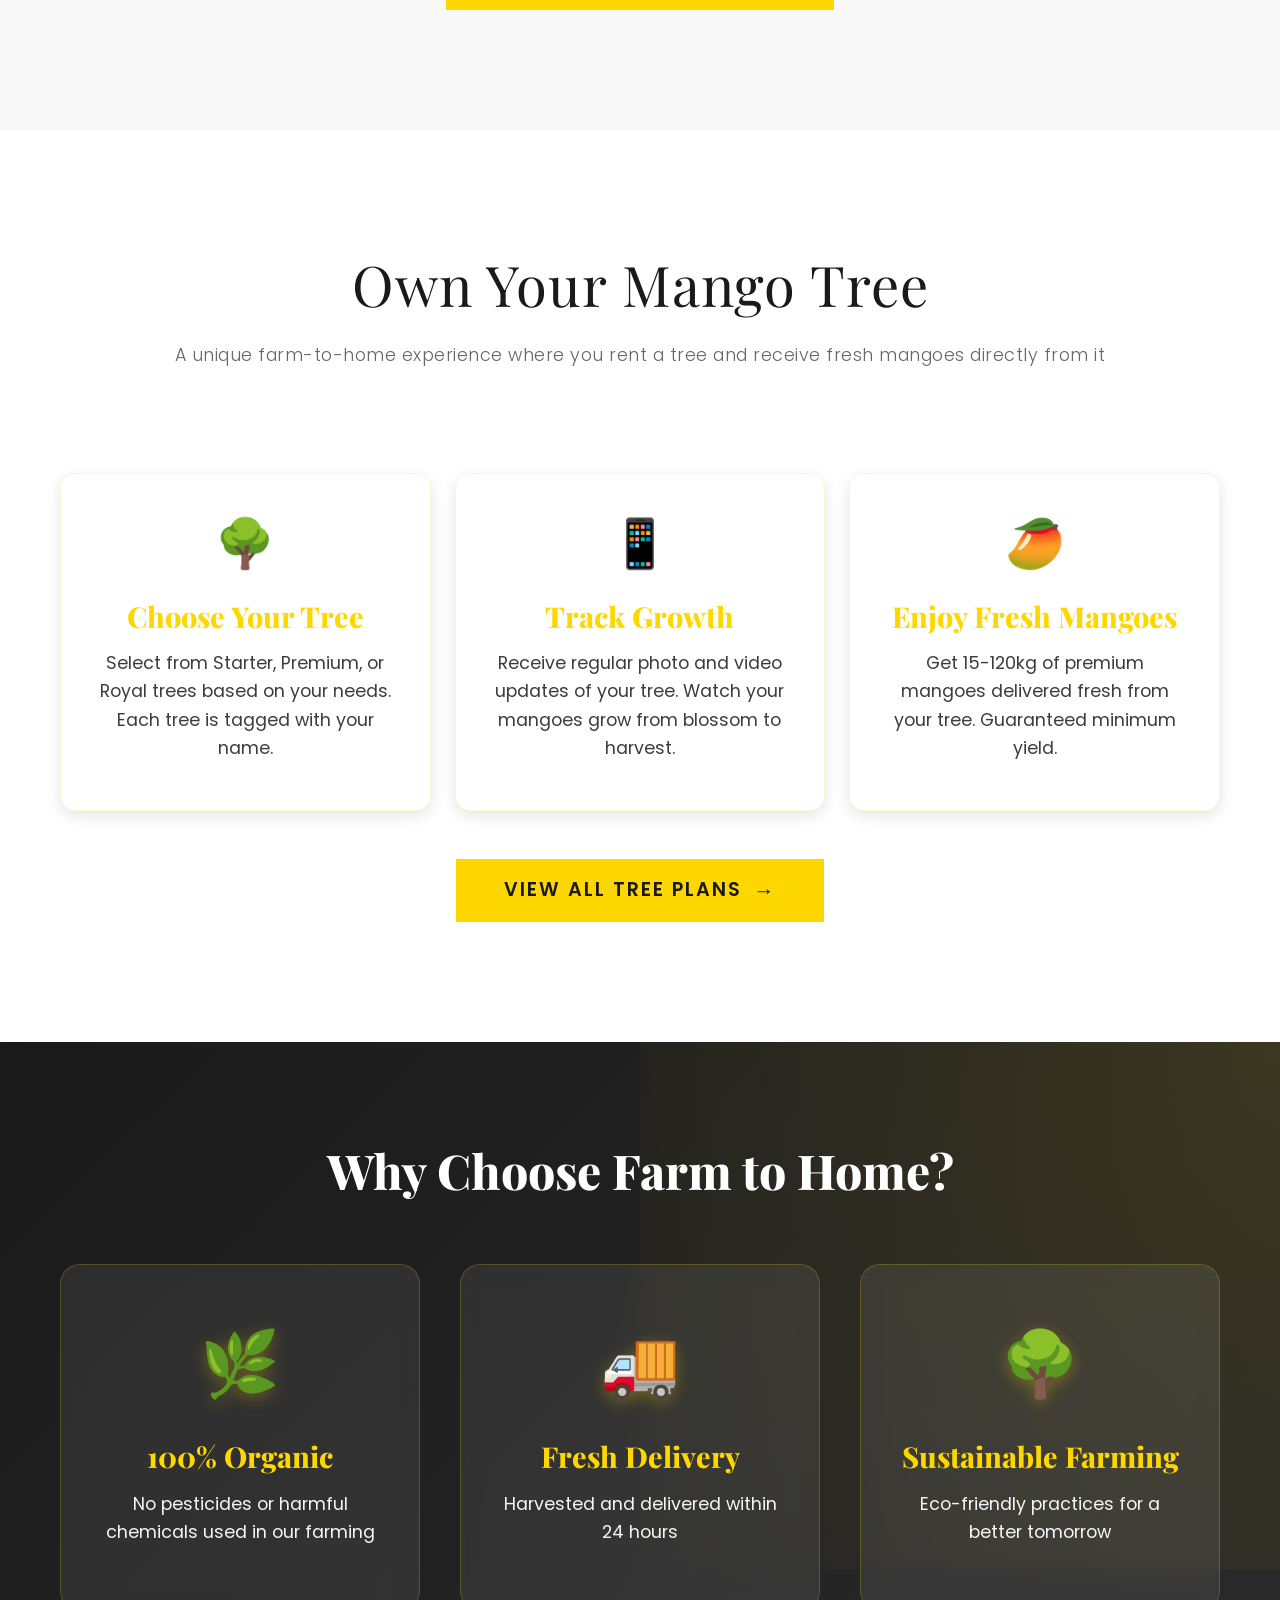
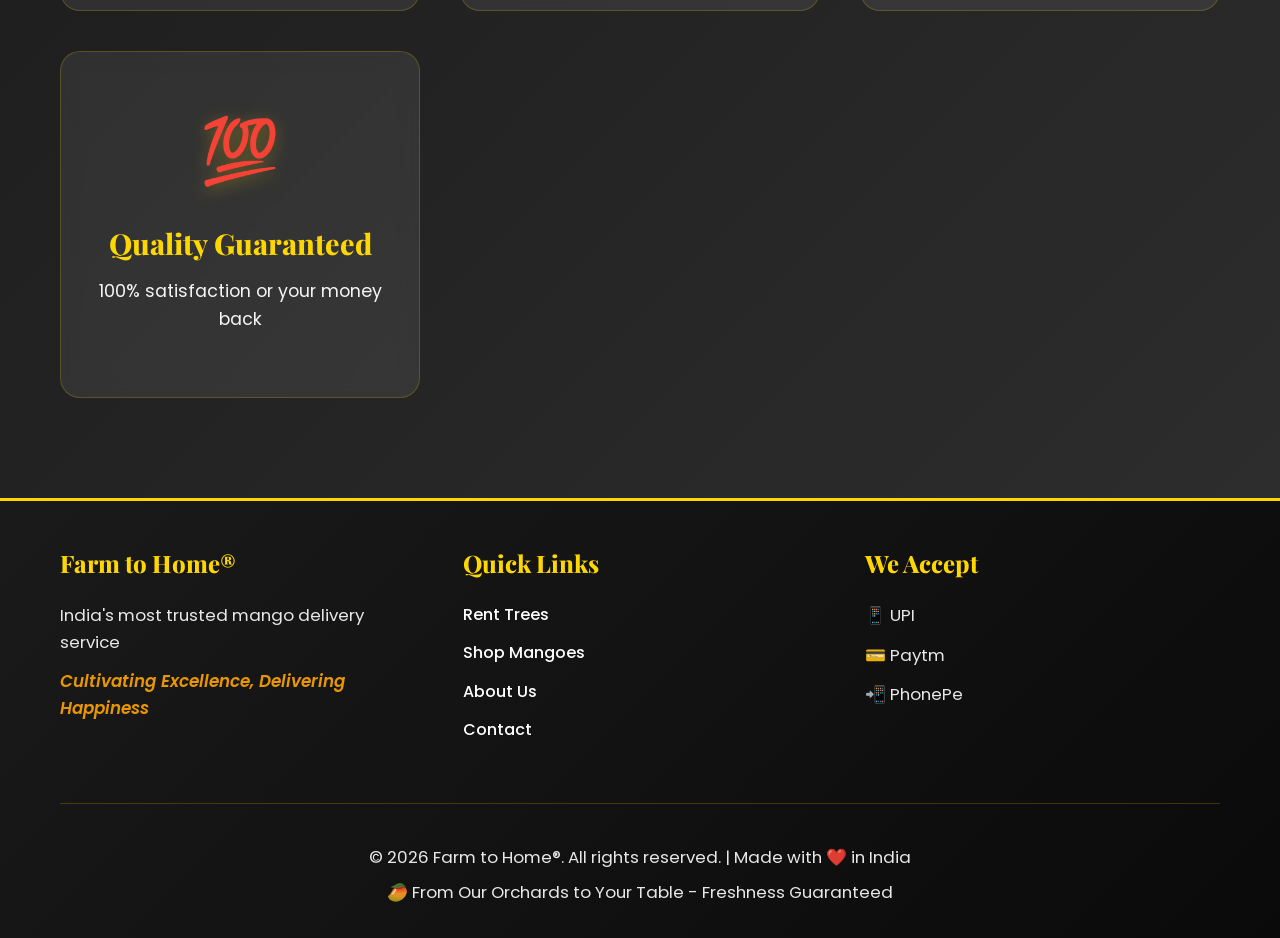
==== commit 1fc07703: "💰 Add delivery charges feature with complete documentation - Implement ₹500 fixed delivery charges a" ====
--- a/index.html
+++ b/index.html
@@ -169,7 +169,7 @@
                         </div>
                         <div style="padding: 2rem; background: linear-gradient(135deg, #ffffff 0%, #fffef8 100%);">
                             <h4 style="color: #FFD700; margin-bottom: 1rem; font-family: 'Playfair Display', serif; font-size: 1.8rem; font-weight: 700;">Heritage Trees</h4>
-                            <p style="color: #666; margin: 0; line-height: 1.8; font-size: 1.05rem;">Our 10+ year old mango trees, carefully nurtured across generations, producing the most exquisite and flavorful fruits</p>
+                            <p style="color: #666; margin: 0; line-height: 1.8; font-size: 1.05rem;">Our 20+ year old mango trees, carefully nurtured across generations, producing the most exquisite and flavorful fruits</p>
                         </div>
                     </div>
                 </div>
@@ -224,42 +224,42 @@
             <div class="row g-4 mt-4">
                 <div class="col-md-3" data-aos="fade-up" data-aos-delay="100">
                     <div class="feature" style="text-align: center; padding: 1.5rem; background: white; border-radius: 15px; box-shadow: 0 5px 15px rgba(0,0,0,0.1); transition: transform 0.3s ease;" onmouseover="this.style.transform='translateY(-10px)'" onmouseout="this.style.transform='translateY(0)'">
-                        <div style="margin-bottom: 1rem; border-radius: 10px; overflow: hidden;">
-                            <img src="images/mangoes/alphanso.jpeg" alt="Alphonso Mangoes" style="width: 100%; height: 150px; object-fit: cover;">
+                        <div style="margin-bottom: 1rem; border-radius: 10px; overflow: hidden; background: #f8f9fa;">
+                            <img src="images/mangoes/alphanso.jpeg" alt="Alphonso Mangoes" style="width: 100%; height: 150px; object-fit: contain;">
                         </div>
                         <h3 style="color: #FFD700; margin-bottom: 0.5rem; font-size: 1.3rem;">Alphonso</h3>
                         <p style="margin-bottom: 0.5rem; color: #666;">King of Mangoes</p>
-                        <p style="font-weight: 700; color: #FFD700; font-size: 1.2rem;">₹1,999/dozen</p>
+                        <p style="font-weight: 700; color: #FFD700; font-size: 1.2rem;">₹400/kg</p>
                     </div>
                 </div>
                 <div class="col-md-3" data-aos="fade-up" data-aos-delay="200">
                     <div class="feature" style="text-align: center; padding: 1.5rem; background: white; border-radius: 15px; box-shadow: 0 5px 15px rgba(0,0,0,0.1); transition: transform 0.3s ease;" onmouseover="this.style.transform='translateY(-10px)'" onmouseout="this.style.transform='translateY(0)'">
-                        <div style="margin-bottom: 1rem; border-radius: 10px; overflow: hidden;">
-                            <img src="images/mangoes/keser.jpeg" alt="Kesar Mangoes" style="width: 100%; height: 150px; object-fit: cover;">
-                        </div>
-                        <h3 style="color: #FFD700; margin-bottom: 0.5rem; font-size: 1.3rem;">Kesar</h3>
-                        <p style="margin-bottom: 0.5rem; color: #666;">Gujarat's Pride</p>
-                        <p style="font-weight: 700; color: #FFD700; font-size: 1.2rem;">₹1,599/dozen</p>
+                        <div style="margin-bottom: 1rem; border-radius: 10px; overflow: hidden; background: #f8f9fa;">
+                            <img src="images/mangoes/banganapalli.jpg" alt="Banganapalli Mangoes" style="width: 100%; height: 150px; object-fit: contain;">
+                        </div>
+                        <h3 style="color: #FFD700; margin-bottom: 0.5rem; font-size: 1.3rem;">Banganapalli</h3>
+                        <p style="margin-bottom: 0.5rem; color: #666;">Andhra's Finest</p>
+                        <p style="font-weight: 700; color: #FFD700; font-size: 1.2rem;">₹200/kg</p>
                     </div>
                 </div>
                 <div class="col-md-3" data-aos="fade-up" data-aos-delay="300">
                     <div class="feature" style="text-align: center; padding: 1.5rem; background: white; border-radius: 15px; box-shadow: 0 5px 15px rgba(0,0,0,0.1); transition: transform 0.3s ease;" onmouseover="this.style.transform='translateY(-10px)'" onmouseout="this.style.transform='translateY(0)'">
-                        <div style="margin-bottom: 1rem; border-radius: 10px; overflow: hidden;">
-                            <img src="images/mangoes/dasheri.webp" alt="Dasheri Mangoes" style="width: 100%; height: 150px; object-fit: cover;">
-                        </div>
-                        <h3 style="color: #FFD700; margin-bottom: 0.5rem; font-size: 1.3rem;">Dasheri</h3>
-                        <p style="margin-bottom: 0.5rem; color: #666;">Lucknow Special</p>
-                        <p style="font-weight: 700; color: #FFD700; font-size: 1.2rem;">₹1,299/dozen</p>
+                        <div style="margin-bottom: 1rem; border-radius: 10px; overflow: hidden; background: #f8f9fa;">
+                            <img src="images/mangoes/sindhura.jpg" alt="Sindhura Mangoes" style="width: 100%; height: 150px; object-fit: contain;">
+                        </div>
+                        <h3 style="color: #FFD700; margin-bottom: 0.5rem; font-size: 1.3rem;">Sindhura</h3>
+                        <p style="margin-bottom: 0.5rem; color: #666;">Chittoor Special</p>
+                        <p style="font-weight: 700; color: #FFD700; font-size: 1.2rem;">₹200/kg</p>
                     </div>
                 </div>
                 <div class="col-md-3" data-aos="fade-up" data-aos-delay="400">
                     <div class="feature" style="text-align: center; padding: 1.5rem; background: white; border-radius: 15px; box-shadow: 0 5px 15px rgba(0,0,0,0.1); transition: transform 0.3s ease;" onmouseover="this.style.transform='translateY(-10px)'" onmouseout="this.style.transform='translateY(0)'">
-                        <div style="margin-bottom: 1rem; border-radius: 10px; overflow: hidden;">
-                            <img src="images/mangoes/mixed.jpeg" alt="Mixed Mangoes Box" style="width: 100%; height: 150px; object-fit: cover;">
+                        <div style="margin-bottom: 1rem; border-radius: 10px; overflow: hidden; background: #f8f9fa;">
+                            <img src="images/mangoes/mixed.jpeg" alt="Mixed Mangoes Box" style="width: 100%; height: 150px; object-fit: contain;">
                         </div>
                         <h3 style="color: #FFD700; margin-bottom: 0.5rem; font-size: 1.3rem;">Mixed Box</h3>
                         <p style="margin-bottom: 0.5rem; color: #666;">Best Value</p>
-                        <p style="font-weight: 700; color: #FFD700; font-size: 1.2rem;">₹1,799/dozen</p>
+                        <p style="font-weight: 700; color: #FFD700; font-size: 1.2rem;">₹600/kg</p>
                     </div>
                 </div>
             </div>
--- a/styles.css
+++ b/styles.css
@@ -1511,13 +1511,30 @@
     background: #f8f8f8;
 }
 
-.cart-total {
+.cart-summary {
+    margin-bottom: 1.5rem;
+}
+
+.cart-subtotal,
+.cart-delivery {
     display: flex;
     justify-content: space-between;
     align-items: center;
-    margin-bottom: 1.5rem;
+    padding: 0.8rem 0;
+    font-size: 1.1rem;
+    color: #666;
+    border-bottom: 1px solid #e0e0e0;
+}
+
+.cart-total {
+    display: flex;
+    justify-content: space-between;
+    align-items: center;
+    padding-top: 1rem;
+    margin-top: 1rem;
     font-size: 1.3rem;
     font-weight: 700;
+    border-top: 2px solid #1a1a1a;
 }
 
 .total-amount {
@@ -1591,10 +1608,21 @@
     border-bottom: 1px solid #e0e0e0;
 }
 
+.summary-subtotal,
+.summary-delivery {
+    display: flex;
+    justify-content: space-between;
+    padding: 0.5rem 0;
+    color: #666;
+    font-size: 1rem;
+    border-bottom: 1px solid #e0e0e0;
+}
+
 .summary-total {
     display: flex;
     justify-content: space-between;
     padding-top: 1rem;
+    margin-top: 0.5rem;
     border-top: 2px solid #1a1a1a;
     font-weight: 700;
     font-size: 1.2rem;
